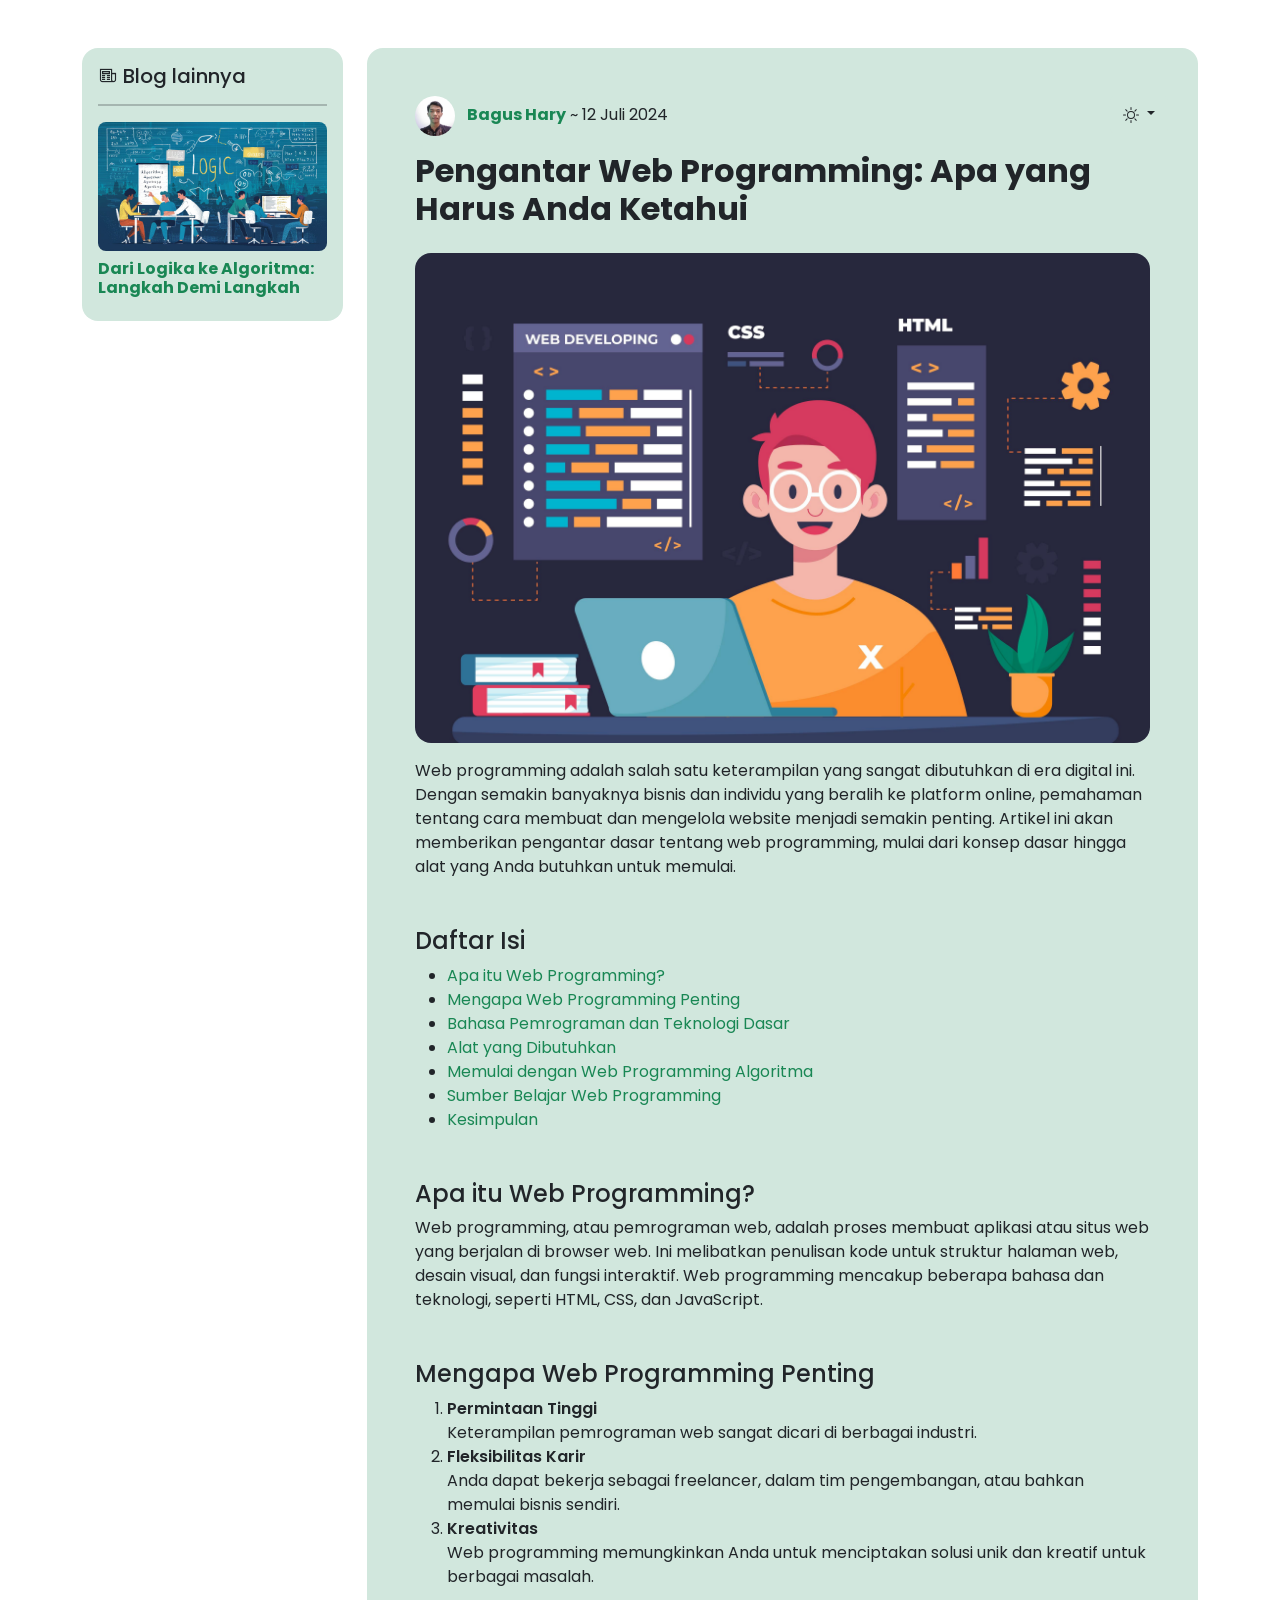
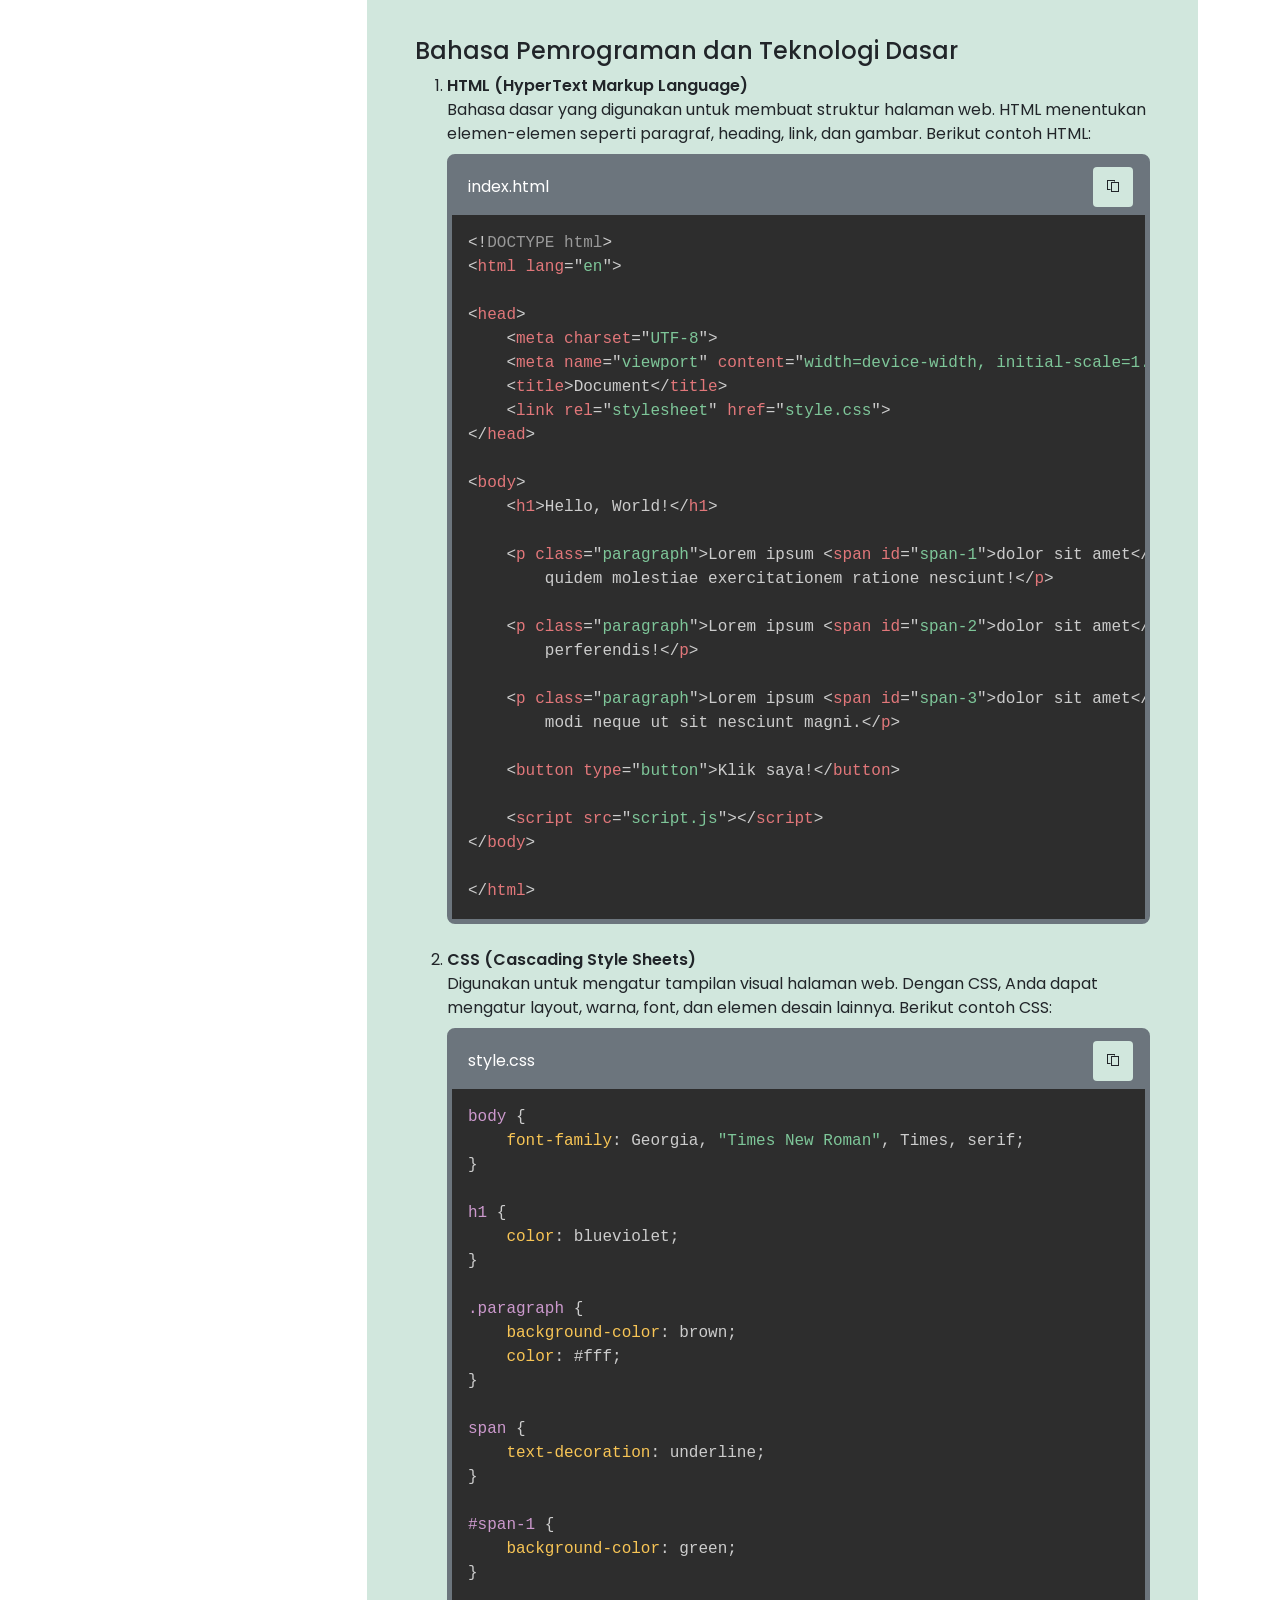
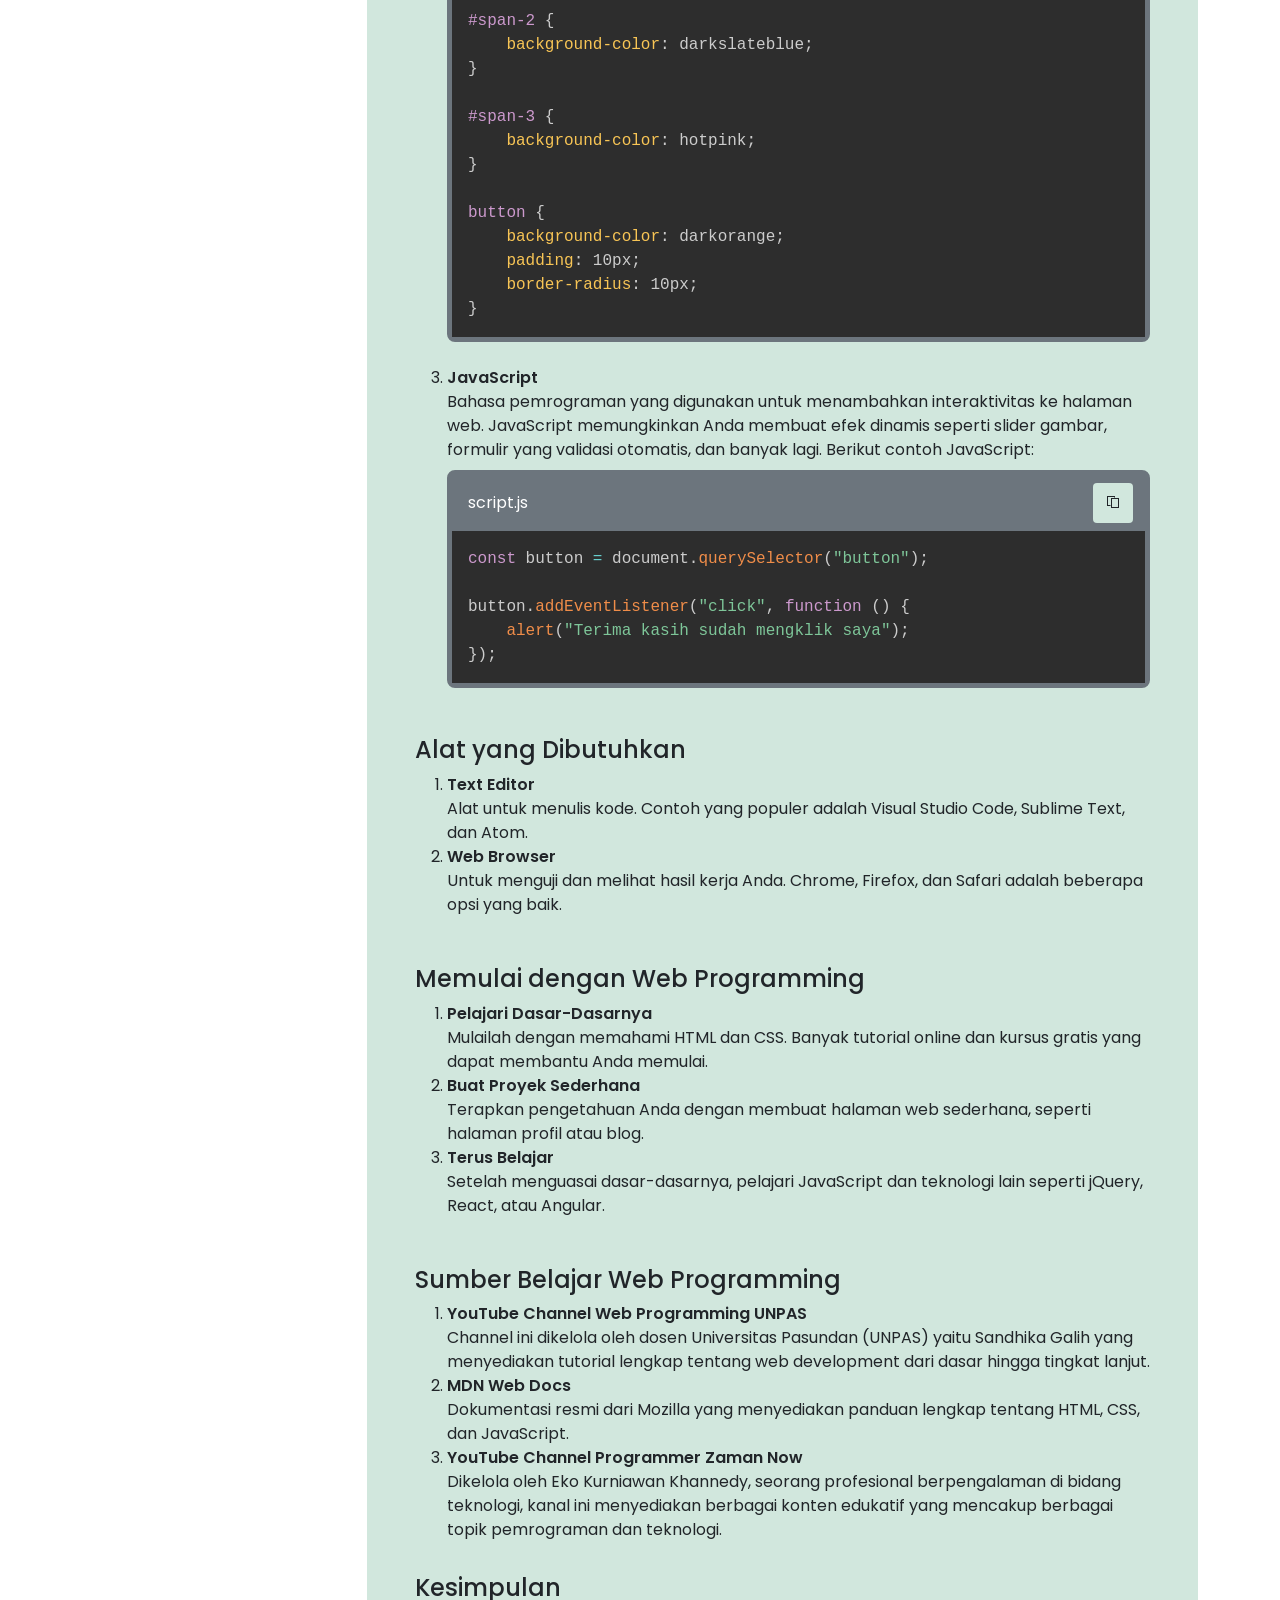
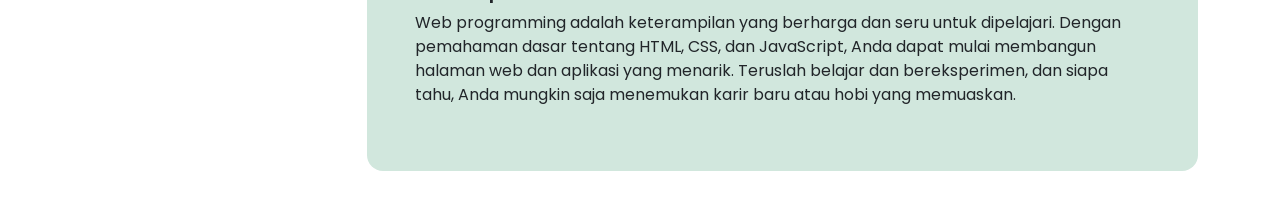
==== blog/introduction_web_programming.html @ 5d099efc "created a blog with the title 'Pengantar Web Programming: Apa yang Harus Anda Ketahui'" ====
<!DOCTYPE html>
<html lang="en">

<head>
    <meta charset="UTF-8">
    <meta name="viewport" content="width=device-width, initial-scale=1.0">
    <title>Pengantar Web Programming: Apa yang Harus Anda Ketahui | Bagus Hary</title>

    <!-- css -->
    <link rel="stylesheet" href="../assets/css/bootstrap.min.css">
    <link rel="stylesheet" href="../assets/css/line-awesome.min.css">
    <link rel="stylesheet" href="../assets/css/blog.css">

    <!-- prism.js -->
    <link rel="stylesheet" href="../assets/css/prism.css">
</head>

<body>

    <!-- svg path -->
    <svg xmlns="http://www.w3.org/2000/svg" class="d-none">
        <symbol id="circle-half" fill="currentColor" viewBox="0 0 16 16">
            <path d="M8 15A7 7 0 1 0 8 1zm0 1A8 8 0 1 1 8 0a8 8 0 0 1 0 16" />
        </symbol>

        <symbol id="moon-stars-fill" fill="currentColor" viewBox="0 0 16 16">
            <path
                d="M6 .278a.77.77 0 0 1 .08.858 7.2 7.2 0 0 0-.878 3.46c0 4.021 3.278 7.277 7.318 7.277q.792-.001 1.533-.16a.79.79 0 0 1 .81.316.73.73 0 0 1-.031.893A8.35 8.35 0 0 1 8.344 16C3.734 16 0 12.286 0 7.71 0 4.266 2.114 1.312 5.124.06A.75.75 0 0 1 6 .278M4.858 1.311A7.27 7.27 0 0 0 1.025 7.71c0 4.02 3.279 7.276 7.319 7.276a7.32 7.32 0 0 0 5.205-2.162q-.506.063-1.029.063c-4.61 0-8.343-3.714-8.343-8.29 0-1.167.242-2.278.681-3.286" />
            <path
                d="M10.794 3.148a.217.217 0 0 1 .412 0l.387 1.162c.173.518.579.924 1.097 1.097l1.162.387a.217.217 0 0 1 0 .412l-1.162.387a1.73 1.73 0 0 0-1.097 1.097l-.387 1.162a.217.217 0 0 1-.412 0l-.387-1.162A1.73 1.73 0 0 0 9.31 6.593l-1.162-.387a.217.217 0 0 1 0-.412l1.162-.387a1.73 1.73 0 0 0 1.097-1.097zM13.863.099a.145.145 0 0 1 .274 0l.258.774c.115.346.386.617.732.732l.774.258a.145.145 0 0 1 0 .274l-.774.258a1.16 1.16 0 0 0-.732.732l-.258.774a.145.145 0 0 1-.274 0l-.258-.774a1.16 1.16 0 0 0-.732-.732l-.774-.258a.145.145 0 0 1 0-.274l.774-.258c.346-.115.617-.386.732-.732z" />
        </symbol>

        <symbol id="sun-fill" fill="currentColor" viewBox="0 0 16 16">
            <path
                d="M8 11a3 3 0 1 1 0-6 3 3 0 0 1 0 6m0 1a4 4 0 1 0 0-8 4 4 0 0 0 0 8M8 0a.5.5 0 0 1 .5.5v2a.5.5 0 0 1-1 0v-2A.5.5 0 0 1 8 0m0 13a.5.5 0 0 1 .5.5v2a.5.5 0 0 1-1 0v-2A.5.5 0 0 1 8 13m8-5a.5.5 0 0 1-.5.5h-2a.5.5 0 0 1 0-1h2a.5.5 0 0 1 .5.5M3 8a.5.5 0 0 1-.5.5h-2a.5.5 0 0 1 0-1h2A.5.5 0 0 1 3 8m10.657-5.657a.5.5 0 0 1 0 .707l-1.414 1.415a.5.5 0 1 1-.707-.708l1.414-1.414a.5.5 0 0 1 .707 0m-9.193 9.193a.5.5 0 0 1 0 .707L3.05 13.657a.5.5 0 0 1-.707-.707l1.414-1.414a.5.5 0 0 1 .707 0m9.193 2.121a.5.5 0 0 1-.707 0l-1.414-1.414a.5.5 0 0 1 .707-.707l1.414 1.414a.5.5 0 0 1 0 .707M4.464 4.465a.5.5 0 0 1-.707 0L2.343 3.05a.5.5 0 1 1 .707-.707l1.414 1.414a.5.5 0 0 1 0 .708" />
        </symbol>
    </svg>
    <!-- end of svg path -->

    <div class="container my-5">
        <div class="row">

            <!-- blog list -->
            <section class="col-lg-3 order-2 order-lg-1">
                <div class="blog-list-wrapper rounded-4 p-4 p-lg-3">
                    <h5 class="mb-3"><i class="las la-newspaper"></i> Blog lainnya</h5>

                    <hr class="border-2">

                    <div class="row gy-4">
                        <div class="col-md-6 col-lg-12">
                            <a href="../blog/logic_algorithm.html" class="mb-3">
                                <img src="../assets/images/logic_algorithm.jpeg"
                                    alt="Dari Logika ke Algoritma: Langkah Demi Langkah"
                                    class="full-width mb-3 mb-lg-2 rounded-3">

                                <h6 class="link-custom">Dari Logika ke Algoritma: Langkah Demi Langkah</h6>
                            </a>
                        </div>
                    </div>
                </div>
            </section>
            <!-- end of blog list -->

            <!-- blog -->
            <section class="col-lg-9 order-1 order-lg-2">
                <div class="blog-wrapper rounded-4 p-lg-5">

                    <!-- theme -->
                    <div class="container">
                        <div class="dropdown px-lg-5" data-aos="fade-right">
                            <button class="btn dropdown-toggle" id="bd-theme" type="button" data-bs-toggle="dropdown"
                                aria-expanded="false">
                                <svg class="bi my-1 theme-icon-active" width="1em" height="1em">
                                    <use href="#circle-half"></use>
                                </svg>
                                <span class="visually-hidden" id="bd-theme-text">Toggle theme</span>
                            </button>

                            <ol class="dropdown-menu dropdown-menu-end" aria-labelledby="bd-theme-text">
                                <li>
                                    <button class="dropdown-item" type="button" data-bs-theme-value="light">
                                        <svg class="bi me-2" width="1em" height="1em">
                                            <use href="#sun-fill"></use>
                                        </svg>
                                        Light
                                    </button>

                                    <button class="dropdown-item" type="button" data-bs-theme-value="dark">
                                        <svg class="bi me-2" width="1em" height="1em">
                                            <use href="#moon-stars-fill"></use>
                                        </svg>
                                        Dark
                                    </button>

                                    <button class="dropdown-item" type="button" data-bs-theme-value="auto">
                                        <svg class="bi me-2" width="1em" height="1em">
                                            <use href="#circle-half"></use>
                                        </svg>
                                        Auto
                                    </button>
                                </li>
                            </ol>
                        </div>
                    </div>
                    <!-- end of theme -->

                    <div>
                        <a href="https://harybagus.github.io" class="me-0">
                            <img src="../assets/images/selfisibagus.jpeg" alt="Bagus Hary" class="rounded-circle me-2"
                                width="40">
                            <span class="link-custom">Bagus Hary</span>
                        </a>

                        <span>~ 12 Juli 2024</span>
                    </div>

                    <h2 class="headline py-3">Pengantar Web Programming: Apa yang Harus Anda Ketahui</h2>

                    <img src="../assets/images/introduction_web_programming.jpg" alt="Logic and Algorithm"
                        class="full-width rounded-4">

                    <p class="opening py-3">Web programming adalah salah satu keterampilan yang sangat dibutuhkan di era
                        digital ini. Dengan semakin banyaknya bisnis dan individu yang beralih ke platform online,
                        pemahaman tentang cara membuat dan mengelola website menjadi semakin penting. Artikel ini akan
                        memberikan pengantar dasar tentang web programming, mulai dari konsep dasar hingga alat yang
                        Anda butuhkan untuk memulai.</p>

                    <div class="table-of-content py-3">
                        <h4>Daftar Isi</h4>
                        <ul>
                            <li><a href="#web-programming">Apa itu Web Programming?</a></li>
                            <li><a href="#important">Mengapa Web Programming Penting</a></li>
                            <li><a href="#programming-language">Bahasa Pemrograman dan Teknologi Dasar</a></li>
                            <li><a href="#tools-required">Alat yang Dibutuhkan</a></li>
                            <li><a href="#start">Memulai dengan Web Programming Algoritma</a></li>
                            <li><a href="#learning-resources">Sumber Belajar Web Programming</a></li>
                            <li><a href="#conclusion">Kesimpulan</a></li>
                        </ul>
                    </div>

                    <div class="py-3" id="web-programming">
                        <h4>Apa itu Web Programming?</h4>

                        <p>Web programming, atau pemrograman web, adalah proses membuat aplikasi atau situs web yang
                            berjalan di browser web. Ini melibatkan penulisan kode untuk struktur halaman web,
                            desain visual, dan fungsi interaktif. Web programming mencakup beberapa bahasa dan
                            teknologi, seperti HTML, CSS, dan JavaScript.</p>
                    </div>

                    <div class="py-3" id="important">
                        <h4>Mengapa Web Programming Penting</h4>

                        <ol>
                            <li><span class="text-bold">Permintaan Tinggi</span><br>Keterampilan pemrograman web
                                sangat dicari di berbagai industri.</li>
                            <li><span class="text-bold">Fleksibilitas Karir</span><br>Anda dapat bekerja sebagai
                                freelancer, dalam tim pengembangan, atau bahkan memulai bisnis sendiri.</li>
                            <li><span class="text-bold">Kreativitas</span><br>Web programming memungkinkan Anda
                                untuk menciptakan solusi unik dan kreatif untuk berbagai masalah.</li>
                        </ol>
                    </div>

                    <div class="py-3" id="programming-language">
                        <h4>Bahasa Pemrograman dan Teknologi Dasar</h4>

                        <ol>
                            <li><span class="text-bold">HTML (HyperText Markup Language)</span>
                                <br>

                                Bahasa dasar yang digunakan untuk membuat struktur halaman web. HTML menentukan
                                elemen-elemen seperti paragraf, heading, link, dan gambar. Berikut contoh HTML:

                                <br>

                                <div class="bg-secondary border border-5 border-secondary rounded-3 mt-2 mb-4">
                                    <div class="row justify-content-between py-2 ps-3 pe-4">
                                        <span class="col-auto py-2 text-white">index.html</span>
                                        <span class="col-auto copy-to-clipboard copy-html py-2 rounded-1">
                                            <i class="las la-copy"></i>
                                        </span>
                                    </div>

                                    <pre class="m-0">
                                        <code class="language-html" id="source-code-html">
                                            &lt;!DOCTYPE html>
                                            &lt;html lang="en">
                                            
                                            &lt;head>
                                                &lt;meta charset="UTF-8">
                                                &lt;meta name="viewport" content="width=device-width, initial-scale=1.0">
                                                &lt;title>Document&lt;/title>
                                                &lt;link rel="stylesheet" href="style.css">
                                            &lt;/head>
                                            
                                            &lt;body>
                                                &lt;h1>Hello, World!&lt;/h1>

                                                &lt;p class="paragraph">Lorem ipsum &lt;span id="span-1">dolor sit amet&lt;/span> consectetur adipisicing elit. Ab laudantium
                                                    quidem molestiae exercitationem ratione nesciunt!&lt;/p>
                                            
                                                &lt;p class="paragraph">Lorem ipsum &lt;span id="span-2">dolor sit amet&lt;/span> consectetur adipisicing elit. Maxime,
                                                    perferendis!&lt;/p>
                                            
                                                &lt;p class="paragraph">Lorem ipsum &lt;span id="span-3">dolor sit amet&lt;/span> consectetur adipisicing elit. Distinctio
                                                    modi neque ut sit nesciunt magni.&lt;/p>

                                                &lt;button type="button">Klik saya!&lt;/button>

                                                &lt;script src="script.js">&lt;/script>
                                            &lt;/body>
                                            
                                            &lt;/html>
                                        </code>
                                    </pre>
                                </div>
                            </li>
                            <li><span class="text-bold">CSS (Cascading Style Sheets)</span>
                                <br>

                                Digunakan untuk mengatur tampilan visual halaman web. Dengan CSS, Anda dapat mengatur
                                layout, warna, font, dan elemen desain lainnya. Berikut contoh CSS:

                                <br>

                                <div class="bg-secondary border border-5 border-secondary rounded-3 mt-2 mb-4">
                                    <div class="row justify-content-between py-2 ps-3 pe-4">
                                        <span class="col-auto py-2 text-white">style.css</span>
                                        <span class="col-auto copy-to-clipboard copy-css py-2 rounded-1">
                                            <i class="las la-copy"></i>
                                        </span>
                                    </div>

                                    <pre class="m-0">
                                        <code class="language-css" id="source-code-css">
                                            body {
                                                font-family: Georgia, "Times New Roman", Times, serif;
                                            }
                                            
                                            h1 {
                                                color: blueviolet;
                                            }
                                            
                                            .paragraph {
                                                background-color: brown;
                                                color: #fff;
                                            }
                                            
                                            span {
                                                text-decoration: underline;
                                            }
                                            
                                            #span-1 {
                                                background-color: green;
                                            }
                                            
                                            #span-2 {
                                                background-color: darkslateblue;
                                            }
                                            
                                            #span-3 {
                                                background-color: hotpink;
                                            }
                                            
                                            button {
                                                background-color: darkorange;
                                                padding: 10px;
                                                border-radius: 10px;
                                            }
                                        </code>
                                    </pre>
                                </div>
                            </li>
                            <li><span class="text-bold">JavaScript</span>
                                <br>

                                Bahasa pemrograman yang digunakan untuk menambahkan interaktivitas ke halaman web.
                                JavaScript memungkinkan Anda membuat efek dinamis seperti slider gambar, formulir yang
                                validasi otomatis, dan banyak lagi. Berikut contoh JavaScript:

                                <br>

                                <div class="bg-secondary border border-5 border-secondary rounded-3 mt-2">
                                    <div class="row justify-content-between py-2 ps-3 pe-4">
                                        <span class="col-auto py-2 text-white">script.js</span>
                                        <span class="col-auto copy-to-clipboard copy-javascript py-2 rounded-1">
                                            <i class="las la-copy"></i>
                                        </span>
                                    </div>

                                    <pre class="m-0">
                                        <code class="language-javascript" id="source-code-javascript">
                                            const button = document.querySelector("button");

                                            button.addEventListener("click", function () {
                                                alert("Terima kasih sudah mengklik saya");
                                            });
                                        </code>
                                    </pre>
                                </div>
                            </li>
                        </ol>
                    </div>

                    <div class="py-3" id="tools-required">
                        <h4>Alat yang Dibutuhkan</h4>

                        <ol>
                            <li><span class="text-bold">Text Editor</span><br>Alat untuk menulis kode. Contoh yang
                                populer adalah Visual Studio Code, Sublime Text, dan Atom.</li>
                            <li><span class="text-bold">Web Browser</span><br>Untuk menguji dan melihat hasil kerja
                                Anda. Chrome, Firefox, dan Safari adalah beberapa opsi yang baik.</li>
                        </ol>
                    </div>

                    <div class="py-3" id="start">
                        <h4>Memulai dengan Web Programming</h4>

                        <ol>
                            <li><span class="text-bold">Pelajari Dasar-Dasarnya</span><br>Mulailah dengan memahami HTML
                                dan CSS. Banyak tutorial online dan kursus gratis yang dapat membantu Anda memulai.</li>
                            <li><span class="text-bold">Buat Proyek Sederhana</span><br>Terapkan pengetahuan Anda dengan
                                membuat halaman web sederhana, seperti halaman profil atau blog.</li>
                            <li><span class="text-bold">Terus Belajar</span><br>Setelah menguasai dasar-dasarnya,
                                pelajari JavaScript dan teknologi lain seperti jQuery, React, atau Angular.</li>
                        </ol>
                    </div>

                    <div class="py-3" id="learning-resources">
                        <h4>Sumber Belajar Web Programming</h4>

                        <ol>
                            <li><span class="text-bold">YouTube Channel Web Programming UNPAS</span><br>Channel ini
                                dikelola oleh dosen Universitas Pasundan (UNPAS) yaitu Sandhika Galih yang menyediakan
                                tutorial lengkap
                                tentang web development dari dasar hingga tingkat lanjut.</li>
                            <li><span class="text-bold">MDN Web Docs</span><br>Dokumentasi resmi dari Mozilla yang
                                menyediakan panduan lengkap tentang HTML, CSS, dan JavaScript.</li>
                            <li><span class="text-bold">YouTube Channel Programmer Zaman Now</span><br>Dikelola oleh Eko
                                Kurniawan Khannedy, seorang profesional berpengalaman di bidang teknologi, kanal ini
                                menyediakan berbagai konten edukatif yang mencakup berbagai topik pemrograman dan
                                teknologi.</li>
                        </ol>
                    </div>

                    <div class="py-3 py-lg-0" id="conclusion">
                        <h4>Kesimpulan</h4>

                        <p>Web programming adalah keterampilan yang berharga dan seru untuk dipelajari. Dengan pemahaman
                            dasar tentang HTML, CSS, dan JavaScript, Anda dapat mulai membangun halaman web dan aplikasi
                            yang menarik. Teruslah belajar dan bereksperimen, dan siapa tahu, Anda mungkin saja
                            menemukan karir baru atau hobi yang memuaskan.</p>
                    </div>

                </div>
            </section>
            <!-- end of blog -->

        </div>
    </div>

    <!-- copy to clipboard -->
    <script>
        const copyHTML = document.querySelector(".copy-html");
        const sourceCodeHTML = document.querySelector("#source-code-html");

        copyHTML.addEventListener("click", function () {
            navigator.clipboard.writeText(sourceCodeHTML.innerText);

            copyHTML.classList.add("active");

            setTimeout(function () {
                copyHTML.classList.remove("active");
            }, 3000);
        });

        const copyCSS = document.querySelector(".copy-css");
        const sourceCodeCSS = document.querySelector("#source-code-css");

        copyCSS.addEventListener("click", function () {
            navigator.clipboard.writeText(sourceCodeCSS.innerText);

            copyCSS.classList.add("active");

            setTimeout(function () {
                copyCSS.classList.remove("active");
            }, 3000);
        });

        const copyJavascript = document.querySelector(".copy-javascript");
        const sourceCodeJavascript = document.querySelector("#source-code-javascript");

        copyJavascript.addEventListener("click", function () {
            navigator.clipboard.writeText(sourceCodeJavascript.innerText);

            copyJavascript.classList.add("active");

            setTimeout(function () {
                copyJavascript.classList.remove("active");
            }, 3000);
        });
    </script>

    <!-- java script -->
    <script src="../assets/js/bootstrap.bundle.min.js"></script>
    <script src="../assets/js/theme.js"></script>
    <script src="../assets/js/blog.js"></script>

    <!-- prism.js -->
    <script src="../assets/js/prism.js"></script>

</body>

</html>
---- assets/css/line-awesome.min.css ----
.la,.lab,.lad,.lal,.lar,.las{-moz-osx-font-smoothing:grayscale;-webkit-font-smoothing:antialiased;display:inline-block;font-style:normal;font-variant:normal;text-rendering:auto;line-height:1}.la-lg{font-size:1.33333em;line-height:.75em;vertical-align:-.0667em}.la-xs{font-size:.75em}.la-sm{font-size:.875em}.la-1x{font-size:1em}.la-2x{font-size:2em}.la-3x{font-size:3em}.la-4x{font-size:4em}.la-5x{font-size:5em}.la-6x{font-size:6em}.la-7x{font-size:7em}.la-8x{font-size:8em}.la-9x{font-size:9em}.la-10x{font-size:10em}.la-fw{text-align:center;width:1.25em}.la-ul{list-style-type:none;margin-left:2.5em;padding-left:0}.la-ul>li{position:relative}.la-li{left:-2em;position:absolute;text-align:center;width:2em;line-height:inherit}.la-border{border:solid .08em #eee;border-radius:.1em;padding:.2em .25em .15em}.la-pull-left{float:left}.la-pull-right{float:right}.la.la-pull-left,.lab.la-pull-left,.lal.la-pull-left,.lar.la-pull-left,.las.la-pull-left{margin-right:.3em}.la.la-pull-right,.lab.la-pull-right,.lal.la-pull-right,.lar.la-pull-right,.las.la-pull-right{margin-left:.3em}.la-spin{-webkit-animation:la-spin 2s infinite linear;animation:la-spin 2s infinite linear}.la-pulse{-webkit-animation:la-spin 1s infinite steps(8);animation:la-spin 1s infinite steps(8)}@-webkit-keyframes la-spin{0%{-webkit-transform:rotate(0);transform:rotate(0)}100%{-webkit-transform:rotate(360deg);transform:rotate(360deg)}}@keyframes la-spin{0%{-webkit-transform:rotate(0);transform:rotate(0)}100%{-webkit-transform:rotate(360deg);transform:rotate(360deg)}}.la-rotate-90{-webkit-transform:rotate(90deg);transform:rotate(90deg)}.la-rotate-180{-webkit-transform:rotate(180deg);transform:rotate(180deg)}.la-rotate-270{-webkit-transform:rotate(270deg);transform:rotate(270deg)}.la-flip-horizontal{-webkit-transform:scale(-1,1);transform:scale(-1,1)}.la-flip-vertical{-webkit-transform:scale(1,-1);transform:scale(1,-1)}.la-flip-both,.la-flip-horizontal.la-flip-vertical{-webkit-transform:scale(-1,-1);transform:scale(-1,-1)}:root .la-flip-both,:root .la-flip-horizontal,:root .la-flip-vertical,:root .la-rotate-180,:root .la-rotate-270,:root .la-rotate-90{-webkit-filter:none;filter:none}.la-stack{display:inline-block;height:2em;line-height:2em;position:relative;vertical-align:middle;width:2.5em}.la-stack-1x,.la-stack-2x{left:0;position:absolute;text-align:center;width:100%}.la-stack-1x{line-height:inherit}.la-stack-2x{font-size:2em}.la-inverse{color:#fff}.la-500px:before{content:"\f26e"}.la-accessible-icon:before{content:"\f368"}.la-accusoft:before{content:"\f369"}.la-acquisitions-incorporated:before{content:"\f6af"}.la-ad:before{content:"\f641"}.la-address-book:before{content:"\f2b9"}.la-address-card:before{content:"\f2bb"}.la-adjust:before{content:"\f042"}.la-adn:before{content:"\f170"}.la-adobe:before{content:"\f778"}.la-adversal:before{content:"\f36a"}.la-affiliatetheme:before{content:"\f36b"}.la-air-freshener:before{content:"\f5d0"}.la-airbnb:before{content:"\f834"}.la-algolia:before{content:"\f36c"}.la-align-center:before{content:"\f037"}.la-align-justify:before{content:"\f039"}.la-align-left:before{content:"\f036"}.la-align-right:before{content:"\f038"}.la-alipay:before{content:"\f642"}.la-allergies:before{content:"\f461"}.la-amazon:before{content:"\f270"}.la-amazon-pay:before{content:"\f42c"}.la-ambulance:before{content:"\f0f9"}.la-american-sign-language-interpreting:before{content:"\f2a3"}.la-amilia:before{content:"\f36d"}.la-anchor:before{content:"\f13d"}.la-android:before{content:"\f17b"}.la-angellist:before{content:"\f209"}.la-angle-double-down:before{content:"\f103"}.la-angle-double-left:before{content:"\f100"}.la-angle-double-right:before{content:"\f101"}.la-angle-double-up:before{content:"\f102"}.la-angle-down:before{content:"\f107"}.la-angle-left:before{content:"\f104"}.la-angle-right:before{content:"\f105"}.la-angle-up:before{content:"\f106"}.la-angry:before{content:"\f556"}.la-angrycreative:before{content:"\f36e"}.la-angular:before{content:"\f420"}.la-ankh:before{content:"\f644"}.la-app-store:before{content:"\f36f"}.la-app-store-ios:before{content:"\f370"}.la-apper:before{content:"\f371"}.la-apple:before{content:"\f179"}.la-apple-alt:before{content:"\f5d1"}.la-apple-pay:before{content:"\f415"}.la-archive:before{content:"\f187"}.la-archway:before{content:"\f557"}.la-arrow-alt-circle-down:before{content:"\f358"}.la-arrow-alt-circle-left:before{content:"\f359"}.la-arrow-alt-circle-right:before{content:"\f35a"}.la-arrow-alt-circle-up:before{content:"\f35b"}.la-arrow-circle-down:before{content:"\f0ab"}.la-arrow-circle-left:before{content:"\f0a8"}.la-arrow-circle-right:before{content:"\f0a9"}.la-arrow-circle-up:before{content:"\f0aa"}.la-arrow-down:before{content:"\f063"}.la-arrow-left:before{content:"\f060"}.la-arrow-right:before{content:"\f061"}.la-arrow-up:before{content:"\f062"}.la-arrows-alt:before{content:"\f0b2"}.la-arrows-alt-h:before{content:"\f337"}.la-arrows-alt-v:before{content:"\f338"}.la-artstation:before{content:"\f77a"}.la-assistive-listening-systems:before{content:"\f2a2"}.la-asterisk:before{content:"\f069"}.la-asymmetrik:before{content:"\f372"}.la-at:before{content:"\f1fa"}.la-atlas:before{content:"\f558"}.la-atlassian:before{content:"\f77b"}.la-atom:before{content:"\f5d2"}.la-audible:before{content:"\f373"}.la-audio-description:before{content:"\f29e"}.la-autoprefixer:before{content:"\f41c"}.la-avianex:before{content:"\f374"}.la-aviato:before{content:"\f421"}.la-award:before{content:"\f559"}.la-aws:before{content:"\f375"}.la-baby:before{content:"\f77c"}.la-baby-carriage:before{content:"\f77d"}.la-backspace:before{content:"\f55a"}.la-backward:before{content:"\f04a"}.la-bacon:before{content:"\f7e5"}.la-balance-scale:before{content:"\f24e"}.la-balance-scale-left:before{content:"\f515"}.la-balance-scale-right:before{content:"\f516"}.la-ban:before{content:"\f05e"}.la-band-aid:before{content:"\f462"}.la-bandcamp:before{content:"\f2d5"}.la-barcode:before{content:"\f02a"}.la-bars:before{content:"\f0c9"}.la-baseball-ball:before{content:"\f433"}.la-basketball-ball:before{content:"\f434"}.la-bath:before{content:"\f2cd"}.la-battery-empty:before{content:"\f244"}.la-battery-full:before{content:"\f240"}.la-battery-half:before{content:"\f242"}.la-battery-quarter:before{content:"\f243"}.la-battery-three-quarters:before{content:"\f241"}.la-battle-net:before{content:"\f835"}.la-bed:before{content:"\f236"}.la-beer:before{content:"\f0fc"}.la-behance:before{content:"\f1b4"}.la-behance-square:before{content:"\f1b5"}.la-bell:before{content:"\f0f3"}.la-bell-slash:before{content:"\f1f6"}.la-bezier-curve:before{content:"\f55b"}.la-bible:before{content:"\f647"}.la-bicycle:before{content:"\f206"}.la-biking:before{content:"\f84a"}.la-bimobject:before{content:"\f378"}.la-binoculars:before{content:"\f1e5"}.la-biohazard:before{content:"\f780"}.la-birthday-cake:before{content:"\f1fd"}.la-bitbucket:before{content:"\f171"}.la-bitcoin:before{content:"\f379"}.la-bity:before{content:"\f37a"}.la-black-tie:before{content:"\f27e"}.la-blackberry:before{content:"\f37b"}.la-blender:before{content:"\f517"}.la-blender-phone:before{content:"\f6b6"}.la-blind:before{content:"\f29d"}.la-blog:before{content:"\f781"}.la-blogger:before{content:"\f37c"}.la-blogger-b:before{content:"\f37d"}.la-bluetooth:before{content:"\f293"}.la-bluetooth-b:before{content:"\f294"}.la-bold:before{content:"\f032"}.la-bolt:before{content:"\f0e7"}.la-bomb:before{content:"\f1e2"}.la-bone:before{content:"\f5d7"}.la-bong:before{content:"\f55c"}.la-book:before{content:"\f02d"}.la-book-dead:before{content:"\f6b7"}.la-book-medical:before{content:"\f7e6"}.la-book-open:before{content:"\f518"}.la-book-reader:before{content:"\f5da"}.la-bookmark:before{content:"\f02e"}.la-bootstrap:before{content:"\f836"}.la-border-all:before{content:"\f84c"}.la-border-none:before{content:"\f850"}.la-border-style:before{content:"\f853"}.la-bowling-ball:before{content:"\f436"}.la-box:before{content:"\f466"}.la-box-open:before{content:"\f49e"}.la-boxes:before{content:"\f468"}.la-braille:before{content:"\f2a1"}.la-brain:before{content:"\f5dc"}.la-bread-slice:before{content:"\f7ec"}.la-briefcase:before{content:"\f0b1"}.la-briefcase-medical:before{content:"\f469"}.la-broadcast-tower:before{content:"\f519"}.la-broom:before{content:"\f51a"}.la-brush:before{content:"\f55d"}.la-btc:before{content:"\f15a"}.la-buffer:before{content:"\f837"}.la-bug:before{content:"\f188"}.la-building:before{content:"\f1ad"}.la-bullhorn:before{content:"\f0a1"}.la-bullseye:before{content:"\f140"}.la-burn:before{content:"\f46a"}.la-buromobelexperte:before{content:"\f37f"}.la-bus:before{content:"\f207"}.la-bus-alt:before{content:"\f55e"}.la-business-time:before{content:"\f64a"}.la-buy-n-large:before{content:"\f8a6"}.la-buysellads:before{content:"\f20d"}.la-calculator:before{content:"\f1ec"}.la-calendar:before{content:"\f133"}.la-calendar-alt:before{content:"\f073"}.la-calendar-check:before{content:"\f274"}.la-calendar-day:before{content:"\f783"}.la-calendar-minus:before{content:"\f272"}.la-calendar-plus:before{content:"\f271"}.la-calendar-times:before{content:"\f273"}.la-calendar-week:before{content:"\f784"}.la-camera:before{content:"\f030"}.la-camera-retro:before{content:"\f083"}.la-campground:before{content:"\f6bb"}.la-canadian-maple-leaf:before{content:"\f785"}.la-candy-cane:before{content:"\f786"}.la-cannabis:before{content:"\f55f"}.la-capsules:before{content:"\f46b"}.la-car:before{content:"\f1b9"}.la-car-alt:before{content:"\f5de"}.la-car-battery:before{content:"\f5df"}.la-car-crash:before{content:"\f5e1"}.la-car-side:before{content:"\f5e4"}.la-caret-down:before{content:"\f0d7"}.la-caret-left:before{content:"\f0d9"}.la-caret-right:before{content:"\f0da"}.la-caret-square-down:before{content:"\f150"}.la-caret-square-left:before{content:"\f191"}.la-caret-square-right:before{content:"\f152"}.la-caret-square-up:before{content:"\f151"}.la-caret-up:before{content:"\f0d8"}.la-carrot:before{content:"\f787"}.la-cart-arrow-down:before{content:"\f218"}.la-cart-plus:before{content:"\f217"}.la-cash-register:before{content:"\f788"}.la-cat:before{content:"\f6be"}.la-cc-amazon-pay:before{content:"\f42d"}.la-cc-amex:before{content:"\f1f3"}.la-cc-apple-pay:before{content:"\f416"}.la-cc-diners-club:before{content:"\f24c"}.la-cc-discover:before{content:"\f1f2"}.la-cc-jcb:before{content:"\f24b"}.la-cc-mastercard:before{content:"\f1f1"}.la-cc-paypal:before{content:"\f1f4"}.la-cc-stripe:before{content:"\f1f5"}.la-cc-visa:before{content:"\f1f0"}.la-centercode:before{content:"\f380"}.la-centos:before{content:"\f789"}.la-certificate:before{content:"\f0a3"}.la-chair:before{content:"\f6c0"}.la-chalkboard:before{content:"\f51b"}.la-chalkboard-teacher:before{content:"\f51c"}.la-charging-station:before{content:"\f5e7"}.la-chart-area:before{content:"\f1fe"}.la-chart-bar:before{content:"\f080"}.la-chart-line:before{content:"\f201"}.la-chart-pie:before{content:"\f200"}.la-check:before{content:"\f00c"}.la-check-circle:before{content:"\f058"}.la-check-double:before{content:"\f560"}.la-check-square:before{content:"\f14a"}.la-cheese:before{content:"\f7ef"}.la-chess:before{content:"\f439"}.la-chess-bishop:before{content:"\f43a"}.la-chess-board:before{content:"\f43c"}.la-chess-king:before{content:"\f43f"}.la-chess-knight:before{content:"\f441"}.la-chess-pawn:before{content:"\f443"}.la-chess-queen:before{content:"\f445"}.la-chess-rook:before{content:"\f447"}.la-chevron-circle-down:before{content:"\f13a"}.la-chevron-circle-left:before{content:"\f137"}.la-chevron-circle-right:before{content:"\f138"}.la-chevron-circle-up:before{content:"\f139"}.la-chevron-down:before{content:"\f078"}.la-chevron-left:before{content:"\f053"}.la-chevron-right:before{content:"\f054"}.la-chevron-up:before{content:"\f077"}.la-child:before{content:"\f1ae"}.la-chrome:before{content:"\f268"}.la-chromecast:before{content:"\f838"}.la-church:before{content:"\f51d"}.la-circle:before{content:"\f111"}.la-circle-notch:before{content:"\f1ce"}.la-city:before{content:"\f64f"}.la-clinic-medical:before{content:"\f7f2"}.la-clipboard:before{content:"\f328"}.la-clipboard-check:before{content:"\f46c"}.la-clipboard-list:before{content:"\f46d"}.la-clock:before{content:"\f017"}.la-clone:before{content:"\f24d"}.la-closed-captioning:before{content:"\f20a"}.la-cloud:before{content:"\f0c2"}.la-cloud-download-alt:before{content:"\f381"}.la-cloud-meatball:before{content:"\f73b"}.la-cloud-moon:before{content:"\f6c3"}.la-cloud-moon-rain:before{content:"\f73c"}.la-cloud-rain:before{content:"\f73d"}.la-cloud-showers-heavy:before{content:"\f740"}.la-cloud-sun:before{content:"\f6c4"}.la-cloud-sun-rain:before{content:"\f743"}.la-cloud-upload-alt:before{content:"\f382"}.la-cloudscale:before{content:"\f383"}.la-cloudsmith:before{content:"\f384"}.la-cloudversify:before{content:"\f385"}.la-cocktail:before{content:"\f561"}.la-code:before{content:"\f121"}.la-code-branch:before{content:"\f126"}.la-codepen:before{content:"\f1cb"}.la-codiepie:before{content:"\f284"}.la-coffee:before{content:"\f0f4"}.la-cog:before{content:"\f013"}.la-cogs:before{content:"\f085"}.la-coins:before{content:"\f51e"}.la-columns:before{content:"\f0db"}.la-comment:before{content:"\f075"}.la-comment-alt:before{content:"\f27a"}.la-comment-dollar:before{content:"\f651"}.la-comment-dots:before{content:"\f4ad"}.la-comment-medical:before{content:"\f7f5"}.la-comment-slash:before{content:"\f4b3"}.la-comments:before{content:"\f086"}.la-comments-dollar:before{content:"\f653"}.la-compact-disc:before{content:"\f51f"}.la-compass:before{content:"\f14e"}.la-compress:before{content:"\f066"}.la-compress-arrows-alt:before{content:"\f78c"}.la-concierge-bell:before{content:"\f562"}.la-confluence:before{content:"\f78d"}.la-connectdevelop:before{content:"\f20e"}.la-contao:before{content:"\f26d"}.la-cookie:before{content:"\f563"}.la-cookie-bite:before{content:"\f564"}.la-copy:before{content:"\f0c5"}.la-copyright:before{content:"\f1f9"}.la-cotton-bureau:before{content:"\f89e"}.la-couch:before{content:"\f4b8"}.la-cpanel:before{content:"\f388"}.la-creative-commons:before{content:"\f25e"}.la-creative-commons-by:before{content:"\f4e7"}.la-creative-commons-nc:before{content:"\f4e8"}.la-creative-commons-nc-eu:before{content:"\f4e9"}.la-creative-commons-nc-jp:before{content:"\f4ea"}.la-creative-commons-nd:before{content:"\f4eb"}.la-creative-commons-pd:before{content:"\f4ec"}.la-creative-commons-pd-alt:before{content:"\f4ed"}.la-creative-commons-remix:before{content:"\f4ee"}.la-creative-commons-sa:before{content:"\f4ef"}.la-creative-commons-sampling:before{content:"\f4f0"}.la-creative-commons-sampling-plus:before{content:"\f4f1"}.la-creative-commons-share:before{content:"\f4f2"}.la-creative-commons-zero:before{content:"\f4f3"}.la-credit-card:before{content:"\f09d"}.la-critical-role:before{content:"\f6c9"}.la-crop:before{content:"\f125"}.la-crop-alt:before{content:"\f565"}.la-cross:before{content:"\f654"}.la-crosshairs:before{content:"\f05b"}.la-crow:before{content:"\f520"}.la-crown:before{content:"\f521"}.la-crutch:before{content:"\f7f7"}.la-css3:before{content:"\f13c"}.la-css3-alt:before{content:"\f38b"}.la-cube:before{content:"\f1b2"}.la-cubes:before{content:"\f1b3"}.la-cut:before{content:"\f0c4"}.la-cuttlefish:before{content:"\f38c"}.la-d-and-d:before{content:"\f38d"}.la-d-and-d-beyond:before{content:"\f6ca"}.la-dashcube:before{content:"\f210"}.la-database:before{content:"\f1c0"}.la-deaf:before{content:"\f2a4"}.la-delicious:before{content:"\f1a5"}.la-democrat:before{content:"\f747"}.la-deploydog:before{content:"\f38e"}.la-deskpro:before{content:"\f38f"}.la-desktop:before{content:"\f108"}.la-dev:before{content:"\f6cc"}.la-deviantart:before{content:"\f1bd"}.la-dharmachakra:before{content:"\f655"}.la-dhl:before{content:"\f790"}.la-diagnoses:before{content:"\f470"}.la-diaspora:before{content:"\f791"}.la-dice:before{content:"\f522"}.la-dice-d20:before{content:"\f6cf"}.la-dice-d6:before{content:"\f6d1"}.la-dice-five:before{content:"\f523"}.la-dice-four:before{content:"\f524"}.la-dice-one:before{content:"\f525"}.la-dice-six:before{content:"\f526"}.la-dice-three:before{content:"\f527"}.la-dice-two:before{content:"\f528"}.la-digg:before{content:"\f1a6"}.la-digital-ocean:before{content:"\f391"}.la-digital-tachograph:before{content:"\f566"}.la-directions:before{content:"\f5eb"}.la-discord:before{content:"\f392"}.la-discourse:before{content:"\f393"}.la-divide:before{content:"\f529"}.la-dizzy:before{content:"\f567"}.la-dna:before{content:"\f471"}.la-dochub:before{content:"\f394"}.la-docker:before{content:"\f395"}.la-dog:before{content:"\f6d3"}.la-dollar-sign:before{content:"\f155"}.la-dolly:before{content:"\f472"}.la-dolly-flatbed:before{content:"\f474"}.la-donate:before{content:"\f4b9"}.la-door-closed:before{content:"\f52a"}.la-door-open:before{content:"\f52b"}.la-dot-circle:before{content:"\f192"}.la-dove:before{content:"\f4ba"}.la-download:before{content:"\f019"}.la-draft2digital:before{content:"\f396"}.la-drafting-compass:before{content:"\f568"}.la-dragon:before{content:"\f6d5"}.la-draw-polygon:before{content:"\f5ee"}.la-dribbble:before{content:"\f17d"}.la-dribbble-square:before{content:"\f397"}.la-dropbox:before{content:"\f16b"}.la-drum:before{content:"\f569"}.la-drum-steelpan:before{content:"\f56a"}.la-drumstick-bite:before{content:"\f6d7"}.la-drupal:before{content:"\f1a9"}.la-dumbbell:before{content:"\f44b"}.la-dumpster:before{content:"\f793"}.la-dumpster-fire:before{content:"\f794"}.la-dungeon:before{content:"\f6d9"}.la-dyalog:before{content:"\f399"}.la-earlybirds:before{content:"\f39a"}.la-ebay:before{content:"\f4f4"}.la-edge:before{content:"\f282"}.la-edit:before{content:"\f044"}.la-egg:before{content:"\f7fb"}.la-eject:before{content:"\f052"}.la-elementor:before{content:"\f430"}.la-ellipsis-h:before{content:"\f141"}.la-ellipsis-v:before{content:"\f142"}.la-ello:before{content:"\f5f1"}.la-ember:before{content:"\f423"}.la-empire:before{content:"\f1d1"}.la-envelope:before{content:"\f0e0"}.la-envelope-open:before{content:"\f2b6"}.la-envelope-open-text:before{content:"\f658"}.la-envelope-square:before{content:"\f199"}.la-envira:before{content:"\f299"}.la-equals:before{content:"\f52c"}.la-eraser:before{content:"\f12d"}.la-erlang:before{content:"\f39d"}.la-ethereum:before{content:"\f42e"}.la-ethernet:before{content:"\f796"}.la-etsy:before{content:"\f2d7"}.la-euro-sign:before{content:"\f153"}.la-evernote:before{content:"\f839"}.la-exchange-alt:before{content:"\f362"}.la-exclamation:before{content:"\f12a"}.la-exclamation-circle:before{content:"\f06a"}.la-exclamation-triangle:before{content:"\f071"}.la-expand:before{content:"\f065"}.la-expand-arrows-alt:before{content:"\f31e"}.la-expeditedssl:before{content:"\f23e"}.la-external-link-alt:before{content:"\f35d"}.la-external-link-square-alt:before{content:"\f360"}.la-eye:before{content:"\f06e"}.la-eye-dropper:before{content:"\f1fb"}.la-eye-slash:before{content:"\f070"}.la-facebook:before{content:"\f09a"}.la-facebook-f:before{content:"\f39e"}.la-facebook-messenger:before{content:"\f39f"}.la-facebook-square:before{content:"\f082"}.la-fan:before{content:"\f863"}.la-fantasy-flight-games:before{content:"\f6dc"}.la-fast-backward:before{content:"\f049"}.la-fast-forward:before{content:"\f050"}.la-fax:before{content:"\f1ac"}.la-feather:before{content:"\f52d"}.la-feather-alt:before{content:"\f56b"}.la-fedex:before{content:"\f797"}.la-fedora:before{content:"\f798"}.la-female:before{content:"\f182"}.la-fighter-jet:before{content:"\f0fb"}.la-figma:before{content:"\f799"}.la-file:before{content:"\f15b"}.la-file-alt:before{content:"\f15c"}.la-file-archive:before{content:"\f1c6"}.la-file-audio:before{content:"\f1c7"}.la-file-code:before{content:"\f1c9"}.la-file-contract:before{content:"\f56c"}.la-file-csv:before{content:"\f6dd"}.la-file-download:before{content:"\f56d"}.la-file-excel:before{content:"\f1c3"}.la-file-export:before{content:"\f56e"}.la-file-image:before{content:"\f1c5"}.la-file-import:before{content:"\f56f"}.la-file-invoice:before{content:"\f570"}.la-file-invoice-dollar:before{content:"\f571"}.la-file-medical:before{content:"\f477"}.la-file-medical-alt:before{content:"\f478"}.la-file-pdf:before{content:"\f1c1"}.la-file-powerpoint:before{content:"\f1c4"}.la-file-prescription:before{content:"\f572"}.la-file-signature:before{content:"\f573"}.la-file-upload:before{content:"\f574"}.la-file-video:before{content:"\f1c8"}.la-file-word:before{content:"\f1c2"}.la-fill:before{content:"\f575"}.la-fill-drip:before{content:"\f576"}.la-film:before{content:"\f008"}.la-filter:before{content:"\f0b0"}.la-fingerprint:before{content:"\f577"}.la-fire:before{content:"\f06d"}.la-fire-alt:before{content:"\f7e4"}.la-fire-extinguisher:before{content:"\f134"}.la-firefox:before{content:"\f269"}.la-first-aid:before{content:"\f479"}.la-first-order:before{content:"\f2b0"}.la-first-order-alt:before{content:"\f50a"}.la-firstdraft:before{content:"\f3a1"}.la-fish:before{content:"\f578"}.la-fist-raised:before{content:"\f6de"}.la-flag:before{content:"\f024"}.la-flag-checkered:before{content:"\f11e"}.la-flag-usa:before{content:"\f74d"}.la-flask:before{content:"\f0c3"}.la-flickr:before{content:"\f16e"}.la-flipboard:before{content:"\f44d"}.la-flushed:before{content:"\f579"}.la-fly:before{content:"\f417"}.la-folder:before{content:"\f07b"}.la-folder-minus:before{content:"\f65d"}.la-folder-open:before{content:"\f07c"}.la-folder-plus:before{content:"\f65e"}.la-font:before{content:"\f031"}.la-font-awesome:before{content:"\f2b4"}.la-font-awesome-alt:before{content:"\f35c"}.la-font-awesome-flag:before{content:"\f425"}.la-font-awesome-logo-full:before{content:"\f4e6"}.la-fonticons:before{content:"\f280"}.la-fonticons-fi:before{content:"\f3a2"}.la-football-ball:before{content:"\f44e"}.la-fort-awesome:before{content:"\f286"}.la-fort-awesome-alt:before{content:"\f3a3"}.la-forumbee:before{content:"\f211"}.la-forward:before{content:"\f04e"}.la-foursquare:before{content:"\f180"}.la-free-code-camp:before{content:"\f2c5"}.la-freebsd:before{content:"\f3a4"}.la-frog:before{content:"\f52e"}.la-frown:before{content:"\f119"}.la-frown-open:before{content:"\f57a"}.la-fulcrum:before{content:"\f50b"}.la-funnel-dollar:before{content:"\f662"}.la-futbol:before{content:"\f1e3"}.la-galactic-republic:before{content:"\f50c"}.la-galactic-senate:before{content:"\f50d"}.la-gamepad:before{content:"\f11b"}.la-gas-pump:before{content:"\f52f"}.la-gavel:before{content:"\f0e3"}.la-gem:before{content:"\f3a5"}.la-genderless:before{content:"\f22d"}.la-get-pocket:before{content:"\f265"}.la-gg:before{content:"\f260"}.la-gg-circle:before{content:"\f261"}.la-ghost:before{content:"\f6e2"}.la-gift:before{content:"\f06b"}.la-gifts:before{content:"\f79c"}.la-git:before{content:"\f1d3"}.la-git-alt:before{content:"\f841"}.la-git-square:before{content:"\f1d2"}.la-github:before{content:"\f09b"}.la-github-alt:before{content:"\f113"}.la-github-square:before{content:"\f092"}.la-gitkraken:before{content:"\f3a6"}.la-gitlab:before{content:"\f296"}.la-gitter:before{content:"\f426"}.la-glass-cheers:before{content:"\f79f"}.la-glass-martini:before{content:"\f000"}.la-glass-martini-alt:before{content:"\f57b"}.la-glass-whiskey:before{content:"\f7a0"}.la-glasses:before{content:"\f530"}.la-glide:before{content:"\f2a5"}.la-glide-g:before{content:"\f2a6"}.la-globe:before{content:"\f0ac"}.la-globe-africa:before{content:"\f57c"}.la-globe-americas:before{content:"\f57d"}.la-globe-asia:before{content:"\f57e"}.la-globe-europe:before{content:"\f7a2"}.la-gofore:before{content:"\f3a7"}.la-golf-ball:before{content:"\f450"}.la-goodreads:before{content:"\f3a8"}.la-goodreads-g:before{content:"\f3a9"}.la-google:before{content:"\f1a0"}.la-google-drive:before{content:"\f3aa"}.la-google-play:before{content:"\f3ab"}.la-google-plus:before{content:"\f2b3"}.la-google-plus-g:before{content:"\f0d5"}.la-google-plus-square:before{content:"\f0d4"}.la-google-wallet:before{content:"\f1ee"}.la-gopuram:before{content:"\f664"}.la-graduation-cap:before{content:"\f19d"}.la-gratipay:before{content:"\f184"}.la-grav:before{content:"\f2d6"}.la-greater-than:before{content:"\f531"}.la-greater-than-equal:before{content:"\f532"}.la-grimace:before{content:"\f57f"}.la-grin:before{content:"\f580"}.la-grin-alt:before{content:"\f581"}.la-grin-beam:before{content:"\f582"}.la-grin-beam-sweat:before{content:"\f583"}.la-grin-hearts:before{content:"\f584"}.la-grin-squint:before{content:"\f585"}.la-grin-squint-tears:before{content:"\f586"}.la-grin-stars:before{content:"\f587"}.la-grin-tears:before{content:"\f588"}.la-grin-tongue:before{content:"\f589"}.la-grin-tongue-squint:before{content:"\f58a"}.la-grin-tongue-wink:before{content:"\f58b"}.la-grin-wink:before{content:"\f58c"}.la-grip-horizontal:before{content:"\f58d"}.la-grip-lines:before{content:"\f7a4"}.la-grip-lines-vertical:before{content:"\f7a5"}.la-grip-vertical:before{content:"\f58e"}.la-gripfire:before{content:"\f3ac"}.la-grunt:before{content:"\f3ad"}.la-guitar:before{content:"\f7a6"}.la-gulp:before{content:"\f3ae"}.la-h-square:before{content:"\f0fd"}.la-hacker-news:before{content:"\f1d4"}.la-hacker-news-square:before{content:"\f3af"}.la-hackerrank:before{content:"\f5f7"}.la-hamburger:before{content:"\f805"}.la-hammer:before{content:"\f6e3"}.la-hamsa:before{content:"\f665"}.la-hand-holding:before{content:"\f4bd"}.la-hand-holding-heart:before{content:"\f4be"}.la-hand-holding-usd:before{content:"\f4c0"}.la-hand-lizard:before{content:"\f258"}.la-hand-middle-finger:before{content:"\f806"}.la-hand-paper:before{content:"\f256"}.la-hand-peace:before{content:"\f25b"}.la-hand-point-down:before{content:"\f0a7"}.la-hand-point-left:before{content:"\f0a5"}.la-hand-point-right:before{content:"\f0a4"}.la-hand-point-up:before{content:"\f0a6"}.la-hand-pointer:before{content:"\f25a"}.la-hand-rock:before{content:"\f255"}.la-hand-scissors:before{content:"\f257"}.la-hand-spock:before{content:"\f259"}.la-hands:before{content:"\f4c2"}.la-hands-helping:before{content:"\f4c4"}.la-handshake:before{content:"\f2b5"}.la-hanukiah:before{content:"\f6e6"}.la-hard-hat:before{content:"\f807"}.la-hashtag:before{content:"\f292"}.la-hat-cowboy:before{content:"\f8c0"}.la-hat-cowboy-side:before{content:"\f8c1"}.la-hat-wizard:before{content:"\f6e8"}.la-haykal:before{content:"\f666"}.la-hdd:before{content:"\f0a0"}.la-heading:before{content:"\f1dc"}.la-headphones:before{content:"\f025"}.la-headphones-alt:before{content:"\f58f"}.la-headset:before{content:"\f590"}.la-heart:before{content:"\f004"}.la-heart-broken:before{content:"\f7a9"}.la-heartbeat:before{content:"\f21e"}.la-helicopter:before{content:"\f533"}.la-highlighter:before{content:"\f591"}.la-hiking:before{content:"\f6ec"}.la-hippo:before{content:"\f6ed"}.la-hips:before{content:"\f452"}.la-hire-a-helper:before{content:"\f3b0"}.la-history:before{content:"\f1da"}.la-hockey-puck:before{content:"\f453"}.la-holly-berry:before{content:"\f7aa"}.la-home:before{content:"\f015"}.la-hooli:before{content:"\f427"}.la-hornbill:before{content:"\f592"}.la-horse:before{content:"\f6f0"}.la-horse-head:before{content:"\f7ab"}.la-hospital:before{content:"\f0f8"}.la-hospital-alt:before{content:"\f47d"}.la-hospital-symbol:before{content:"\f47e"}.la-hot-tub:before{content:"\f593"}.la-hotdog:before{content:"\f80f"}.la-hotel:before{content:"\f594"}.la-hotjar:before{content:"\f3b1"}.la-hourglass:before{content:"\f254"}.la-hourglass-end:before{content:"\f253"}.la-hourglass-half:before{content:"\f252"}.la-hourglass-start:before{content:"\f251"}.la-house-damage:before{content:"\f6f1"}.la-houzz:before{content:"\f27c"}.la-hryvnia:before{content:"\f6f2"}.la-html5:before{content:"\f13b"}.la-hubspot:before{content:"\f3b2"}.la-i-cursor:before{content:"\f246"}.la-ice-cream:before{content:"\f810"}.la-icicles:before{content:"\f7ad"}.la-icons:before{content:"\f86d"}.la-id-badge:before{content:"\f2c1"}.la-id-card:before{content:"\f2c2"}.la-id-card-alt:before{content:"\f47f"}.la-igloo:before{content:"\f7ae"}.la-image:before{content:"\f03e"}.la-images:before{content:"\f302"}.la-imdb:before{content:"\f2d8"}.la-inbox:before{content:"\f01c"}.la-indent:before{content:"\f03c"}.la-industry:before{content:"\f275"}.la-infinity:before{content:"\f534"}.la-info:before{content:"\f129"}.la-info-circle:before{content:"\f05a"}.la-instagram:before{content:"\f16d"}.la-intercom:before{content:"\f7af"}.la-internet-explorer:before{content:"\f26b"}.la-invision:before{content:"\f7b0"}.la-ioxhost:before{content:"\f208"}.la-italic:before{content:"\f033"}.la-itch-io:before{content:"\f83a"}.la-itunes:before{content:"\f3b4"}.la-itunes-note:before{content:"\f3b5"}.la-java:before{content:"\f4e4"}.la-jedi:before{content:"\f669"}.la-jedi-order:before{content:"\f50e"}.la-jenkins:before{content:"\f3b6"}.la-jira:before{content:"\f7b1"}.la-joget:before{content:"\f3b7"}.la-joint:before{content:"\f595"}.la-joomla:before{content:"\f1aa"}.la-journal-whills:before{content:"\f66a"}.la-js:before{content:"\f3b8"}.la-js-square:before{content:"\f3b9"}.la-jsfiddle:before{content:"\f1cc"}.la-kaaba:before{content:"\f66b"}.la-kaggle:before{content:"\f5fa"}.la-key:before{content:"\f084"}.la-keybase:before{content:"\f4f5"}.la-keyboard:before{content:"\f11c"}.la-keycdn:before{content:"\f3ba"}.la-khanda:before{content:"\f66d"}.la-kickstarter:before{content:"\f3bb"}.la-kickstarter-k:before{content:"\f3bc"}.la-kiss:before{content:"\f596"}.la-kiss-beam:before{content:"\f597"}.la-kiss-wink-heart:before{content:"\f598"}.la-kiwi-bird:before{content:"\f535"}.la-korvue:before{content:"\f42f"}.la-landmark:before{content:"\f66f"}.la-language:before{content:"\f1ab"}.la-laptop:before{content:"\f109"}.la-laptop-code:before{content:"\f5fc"}.la-laptop-medical:before{content:"\f812"}.la-laravel:before{content:"\f3bd"}.la-lastfm:before{content:"\f202"}.la-lastfm-square:before{content:"\f203"}.la-laugh:before{content:"\f599"}.la-laugh-beam:before{content:"\f59a"}.la-laugh-squint:before{content:"\f59b"}.la-laugh-wink:before{content:"\f59c"}.la-layer-group:before{content:"\f5fd"}.la-leaf:before{content:"\f06c"}.la-leanpub:before{content:"\f212"}.la-lemon:before{content:"\f094"}.la-less:before{content:"\f41d"}.la-less-than:before{content:"\f536"}.la-less-than-equal:before{content:"\f537"}.la-level-down-alt:before{content:"\f3be"}.la-level-up-alt:before{content:"\f3bf"}.la-life-ring:before{content:"\f1cd"}.la-lightbulb:before{content:"\f0eb"}.la-line:before{content:"\f3c0"}.la-link:before{content:"\f0c1"}.la-linkedin:before{content:"\f08c"}.la-linkedin-in:before{content:"\f0e1"}.la-linode:before{content:"\f2b8"}.la-linux:before{content:"\f17c"}.la-lira-sign:before{content:"\f195"}.la-list:before{content:"\f03a"}.la-list-alt:before{content:"\f022"}.la-list-ol:before{content:"\f0cb"}.la-list-ul:before{content:"\f0ca"}.la-location-arrow:before{content:"\f124"}.la-lock:before{content:"\f023"}.la-lock-open:before{content:"\f3c1"}.la-long-arrow-alt-down:before{content:"\f309"}.la-long-arrow-alt-left:before{content:"\f30a"}.la-long-arrow-alt-right:before{content:"\f30b"}.la-long-arrow-alt-up:before{content:"\f30c"}.la-low-vision:before{content:"\f2a8"}.la-luggage-cart:before{content:"\f59d"}.la-lyft:before{content:"\f3c3"}.la-magento:before{content:"\f3c4"}.la-magic:before{content:"\f0d0"}.la-magnet:before{content:"\f076"}.la-mail-bulk:before{content:"\f674"}.la-mailchimp:before{content:"\f59e"}.la-male:before{content:"\f183"}.la-mandalorian:before{content:"\f50f"}.la-map:before{content:"\f279"}.la-map-marked:before{content:"\f59f"}.la-map-marked-alt:before{content:"\f5a0"}.la-map-marker:before{content:"\f041"}.la-map-marker-alt:before{content:"\f3c5"}.la-map-pin:before{content:"\f276"}.la-map-signs:before{content:"\f277"}.la-markdown:before{content:"\f60f"}.la-marker:before{content:"\f5a1"}.la-mars:before{content:"\f222"}.la-mars-double:before{content:"\f227"}.la-mars-stroke:before{content:"\f229"}.la-mars-stroke-h:before{content:"\f22b"}.la-mars-stroke-v:before{content:"\f22a"}.la-mask:before{content:"\f6fa"}.la-mastodon:before{content:"\f4f6"}.la-maxcdn:before{content:"\f136"}.la-mdb:before{content:"\f8ca"}.la-medal:before{content:"\f5a2"}.la-medapps:before{content:"\f3c6"}.la-medium:before{content:"\f23a"}.la-medium-m:before{content:"\f3c7"}.la-medkit:before{content:"\f0fa"}.la-medrt:before{content:"\f3c8"}.la-meetup:before{content:"\f2e0"}.la-megaport:before{content:"\f5a3"}.la-meh:before{content:"\f11a"}.la-meh-blank:before{content:"\f5a4"}.la-meh-rolling-eyes:before{content:"\f5a5"}.la-memory:before{content:"\f538"}.la-mendeley:before{content:"\f7b3"}.la-menorah:before{content:"\f676"}.la-mercury:before{content:"\f223"}.la-meteor:before{content:"\f753"}.la-microchip:before{content:"\f2db"}.la-microphone:before{content:"\f130"}.la-microphone-alt:before{content:"\f3c9"}.la-microphone-alt-slash:before{content:"\f539"}.la-microphone-slash:before{content:"\f131"}.la-microscope:before{content:"\f610"}.la-microsoft:before{content:"\f3ca"}.la-minus:before{content:"\f068"}.la-minus-circle:before{content:"\f056"}.la-minus-square:before{content:"\f146"}.la-mitten:before{content:"\f7b5"}.la-mix:before{content:"\f3cb"}.la-mixcloud:before{content:"\f289"}.la-mizuni:before{content:"\f3cc"}.la-mobile:before{content:"\f10b"}.la-mobile-alt:before{content:"\f3cd"}.la-modx:before{content:"\f285"}.la-monero:before{content:"\f3d0"}.la-money-bill:before{content:"\f0d6"}.la-money-bill-alt:before{content:"\f3d1"}.la-money-bill-wave:before{content:"\f53a"}.la-money-bill-wave-alt:before{content:"\f53b"}.la-money-check:before{content:"\f53c"}.la-money-check-alt:before{content:"\f53d"}.la-monument:before{content:"\f5a6"}.la-moon:before{content:"\f186"}.la-mortar-pestle:before{content:"\f5a7"}.la-mosque:before{content:"\f678"}.la-motorcycle:before{content:"\f21c"}.la-mountain:before{content:"\f6fc"}.la-mouse:before{content:"\f8cc"}.la-mouse-pointer:before{content:"\f245"}.la-mug-hot:before{content:"\f7b6"}.la-music:before{content:"\f001"}.la-napster:before{content:"\f3d2"}.la-neos:before{content:"\f612"}.la-network-wired:before{content:"\f6ff"}.la-neuter:before{content:"\f22c"}.la-newspaper:before{content:"\f1ea"}.la-nimblr:before{content:"\f5a8"}.la-node:before{content:"\f419"}.la-node-js:before{content:"\f3d3"}.la-not-equal:before{content:"\f53e"}.la-notes-medical:before{content:"\f481"}.la-npm:before{content:"\f3d4"}.la-ns8:before{content:"\f3d5"}.la-nutritionix:before{content:"\f3d6"}.la-object-group:before{content:"\f247"}.la-object-ungroup:before{content:"\f248"}.la-odnoklassniki:before{content:"\f263"}.la-odnoklassniki-square:before{content:"\f264"}.la-oil-can:before{content:"\f613"}.la-old-republic:before{content:"\f510"}.la-om:before{content:"\f679"}.la-opencart:before{content:"\f23d"}.la-openid:before{content:"\f19b"}.la-opera:before{content:"\f26a"}.la-optin-monster:before{content:"\f23c"}.la-orcid:before{content:"\f8d2"}.la-osi:before{content:"\f41a"}.la-otter:before{content:"\f700"}.la-outdent:before{content:"\f03b"}.la-page4:before{content:"\f3d7"}.la-pagelines:before{content:"\f18c"}.la-pager:before{content:"\f815"}.la-paint-brush:before{content:"\f1fc"}.la-paint-roller:before{content:"\f5aa"}.la-palette:before{content:"\f53f"}.la-palfed:before{content:"\f3d8"}.la-pallet:before{content:"\f482"}.la-paper-plane:before{content:"\f1d8"}.la-paperclip:before{content:"\f0c6"}.la-parachute-box:before{content:"\f4cd"}.la-paragraph:before{content:"\f1dd"}.la-parking:before{content:"\f540"}.la-passport:before{content:"\f5ab"}.la-pastafarianism:before{content:"\f67b"}.la-paste:before{content:"\f0ea"}.la-patreon:before{content:"\f3d9"}.la-pause:before{content:"\f04c"}.la-pause-circle:before{content:"\f28b"}.la-paw:before{content:"\f1b0"}.la-paypal:before{content:"\f1ed"}.la-peace:before{content:"\f67c"}.la-pen:before{content:"\f304"}.la-pen-alt:before{content:"\f305"}.la-pen-fancy:before{content:"\f5ac"}.la-pen-nib:before{content:"\f5ad"}.la-pen-square:before{content:"\f14b"}.la-pencil-alt:before{content:"\f303"}.la-pencil-ruler:before{content:"\f5ae"}.la-penny-arcade:before{content:"\f704"}.la-people-carry:before{content:"\f4ce"}.la-pepper-hot:before{content:"\f816"}.la-percent:before{content:"\f295"}.la-percentage:before{content:"\f541"}.la-periscope:before{content:"\f3da"}.la-person-booth:before{content:"\f756"}.la-phabricator:before{content:"\f3db"}.la-phoenix-framework:before{content:"\f3dc"}.la-phoenix-squadron:before{content:"\f511"}.la-phone:before{content:"\f095"}.la-phone-alt:before{content:"\f879"}.la-phone-slash:before{content:"\f3dd"}.la-phone-square:before{content:"\f098"}.la-phone-square-alt:before{content:"\f87b"}.la-phone-volume:before{content:"\f2a0"}.la-photo-video:before{content:"\f87c"}.la-php:before{content:"\f457"}.la-pied-piper:before{content:"\f2ae"}.la-pied-piper-alt:before{content:"\f1a8"}.la-pied-piper-hat:before{content:"\f4e5"}.la-pied-piper-pp:before{content:"\f1a7"}.la-piggy-bank:before{content:"\f4d3"}.la-pills:before{content:"\f484"}.la-pinterest:before{content:"\f0d2"}.la-pinterest-p:before{content:"\f231"}.la-pinterest-square:before{content:"\f0d3"}.la-pizza-slice:before{content:"\f818"}.la-place-of-worship:before{content:"\f67f"}.la-plane:before{content:"\f072"}.la-plane-arrival:before{content:"\f5af"}.la-plane-departure:before{content:"\f5b0"}.la-play:before{content:"\f04b"}.la-play-circle:before{content:"\f144"}.la-playstation:before{content:"\f3df"}.la-plug:before{content:"\f1e6"}.la-plus:before{content:"\f067"}.la-plus-circle:before{content:"\f055"}.la-plus-square:before{content:"\f0fe"}.la-podcast:before{content:"\f2ce"}.la-poll:before{content:"\f681"}.la-poll-h:before{content:"\f682"}.la-poo:before{content:"\f2fe"}.la-poo-storm:before{content:"\f75a"}.la-poop:before{content:"\f619"}.la-portrait:before{content:"\f3e0"}.la-pound-sign:before{content:"\f154"}.la-power-off:before{content:"\f011"}.la-pray:before{content:"\f683"}.la-praying-hands:before{content:"\f684"}.la-prescription:before{content:"\f5b1"}.la-prescription-bottle:before{content:"\f485"}.la-prescription-bottle-alt:before{content:"\f486"}.la-print:before{content:"\f02f"}.la-procedures:before{content:"\f487"}.la-product-hunt:before{content:"\f288"}.la-project-diagram:before{content:"\f542"}.la-pushed:before{content:"\f3e1"}.la-puzzle-piece:before{content:"\f12e"}.la-python:before{content:"\f3e2"}.la-qq:before{content:"\f1d6"}.la-qrcode:before{content:"\f029"}.la-question:before{content:"\f128"}.la-question-circle:before{content:"\f059"}.la-quidditch:before{content:"\f458"}.la-quinscape:before{content:"\f459"}.la-quora:before{content:"\f2c4"}.la-quote-left:before{content:"\f10d"}.la-quote-right:before{content:"\f10e"}.la-quran:before{content:"\f687"}.la-r-project:before{content:"\f4f7"}.la-radiation:before{content:"\f7b9"}.la-radiation-alt:before{content:"\f7ba"}.la-rainbow:before{content:"\f75b"}.la-random:before{content:"\f074"}.la-raspberry-pi:before{content:"\f7bb"}.la-ravelry:before{content:"\f2d9"}.la-react:before{content:"\f41b"}.la-reacteurope:before{content:"\f75d"}.la-readme:before{content:"\f4d5"}.la-rebel:before{content:"\f1d0"}.la-receipt:before{content:"\f543"}.la-record-vinyl:before{content:"\f8d9"}.la-recycle:before{content:"\f1b8"}.la-red-river:before{content:"\f3e3"}.la-reddit:before{content:"\f1a1"}.la-reddit-alien:before{content:"\f281"}.la-reddit-square:before{content:"\f1a2"}.la-redhat:before{content:"\f7bc"}.la-redo:before{content:"\f01e"}.la-redo-alt:before{content:"\f2f9"}.la-registered:before{content:"\f25d"}.la-remove-format:before{content:"\f87d"}.la-renren:before{content:"\f18b"}.la-reply:before{content:"\f3e5"}.la-reply-all:before{content:"\f122"}.la-replyd:before{content:"\f3e6"}.la-republican:before{content:"\f75e"}.la-researchgate:before{content:"\f4f8"}.la-resolving:before{content:"\f3e7"}.la-restroom:before{content:"\f7bd"}.la-retweet:before{content:"\f079"}.la-rev:before{content:"\f5b2"}.la-ribbon:before{content:"\f4d6"}.la-ring:before{content:"\f70b"}.la-road:before{content:"\f018"}.la-robot:before{content:"\f544"}.la-rocket:before{content:"\f135"}.la-rocketchat:before{content:"\f3e8"}.la-rockrms:before{content:"\f3e9"}.la-route:before{content:"\f4d7"}.la-rss:before{content:"\f09e"}.la-rss-square:before{content:"\f143"}.la-ruble-sign:before{content:"\f158"}.la-ruler:before{content:"\f545"}.la-ruler-combined:before{content:"\f546"}.la-ruler-horizontal:before{content:"\f547"}.la-ruler-vertical:before{content:"\f548"}.la-running:before{content:"\f70c"}.la-rupee-sign:before{content:"\f156"}.la-sad-cry:before{content:"\f5b3"}.la-sad-tear:before{content:"\f5b4"}.la-safari:before{content:"\f267"}.la-salesforce:before{content:"\f83b"}.la-sass:before{content:"\f41e"}.la-satellite:before{content:"\f7bf"}.la-satellite-dish:before{content:"\f7c0"}.la-save:before{content:"\f0c7"}.la-schlix:before{content:"\f3ea"}.la-school:before{content:"\f549"}.la-screwdriver:before{content:"\f54a"}.la-scribd:before{content:"\f28a"}.la-scroll:before{content:"\f70e"}.la-sd-card:before{content:"\f7c2"}.la-search:before{content:"\f002"}.la-search-dollar:before{content:"\f688"}.la-search-location:before{content:"\f689"}.la-search-minus:before{content:"\f010"}.la-search-plus:before{content:"\f00e"}.la-searchengin:before{content:"\f3eb"}.la-seedling:before{content:"\f4d8"}.la-sellcast:before{content:"\f2da"}.la-sellsy:before{content:"\f213"}.la-server:before{content:"\f233"}.la-servicestack:before{content:"\f3ec"}.la-shapes:before{content:"\f61f"}.la-share:before{content:"\f064"}.la-share-alt:before{content:"\f1e0"}.la-share-alt-square:before{content:"\f1e1"}.la-share-square:before{content:"\f14d"}.la-shekel-sign:before{content:"\f20b"}.la-shield-alt:before{content:"\f3ed"}.la-ship:before{content:"\f21a"}.la-shipping-fast:before{content:"\f48b"}.la-shirtsinbulk:before{content:"\f214"}.la-shoe-prints:before{content:"\f54b"}.la-shopping-bag:before{content:"\f290"}.la-shopping-basket:before{content:"\f291"}.la-shopping-cart:before{content:"\f07a"}.la-shopware:before{content:"\f5b5"}.la-shower:before{content:"\f2cc"}.la-shuttle-van:before{content:"\f5b6"}.la-sign:before{content:"\f4d9"}.la-sign-in-alt:before{content:"\f2f6"}.la-sign-language:before{content:"\f2a7"}.la-sign-out-alt:before{content:"\f2f5"}.la-signal:before{content:"\f012"}.la-signature:before{content:"\f5b7"}.la-sim-card:before{content:"\f7c4"}.la-simplybuilt:before{content:"\f215"}.la-sistrix:before{content:"\f3ee"}.la-sitemap:before{content:"\f0e8"}.la-sith:before{content:"\f512"}.la-skating:before{content:"\f7c5"}.la-sketch:before{content:"\f7c6"}.la-skiing:before{content:"\f7c9"}.la-skiing-nordic:before{content:"\f7ca"}.la-skull:before{content:"\f54c"}.la-skull-crossbones:before{content:"\f714"}.la-skyatlas:before{content:"\f216"}.la-skype:before{content:"\f17e"}.la-slack:before{content:"\f198"}.la-slack-hash:before{content:"\f3ef"}.la-slash:before{content:"\f715"}.la-sleigh:before{content:"\f7cc"}.la-sliders-h:before{content:"\f1de"}.la-slideshare:before{content:"\f1e7"}.la-smile:before{content:"\f118"}.la-smile-beam:before{content:"\f5b8"}.la-smile-wink:before{content:"\f4da"}.la-smog:before{content:"\f75f"}.la-smoking:before{content:"\f48d"}.la-smoking-ban:before{content:"\f54d"}.la-sms:before{content:"\f7cd"}.la-snapchat:before{content:"\f2ab"}.la-snapchat-ghost:before{content:"\f2ac"}.la-snapchat-square:before{content:"\f2ad"}.la-snowboarding:before{content:"\f7ce"}.la-snowflake:before{content:"\f2dc"}.la-snowman:before{content:"\f7d0"}.la-snowplow:before{content:"\f7d2"}.la-socks:before{content:"\f696"}.la-solar-panel:before{content:"\f5ba"}.la-sort:before{content:"\f0dc"}.la-sort-alpha-down:before{content:"\f15d"}.la-sort-alpha-down-alt:before{content:"\f881"}.la-sort-alpha-up:before{content:"\f15e"}.la-sort-alpha-up-alt:before{content:"\f882"}.la-sort-amount-down:before{content:"\f160"}.la-sort-amount-down-alt:before{content:"\f884"}.la-sort-amount-up:before{content:"\f161"}.la-sort-amount-up-alt:before{content:"\f885"}.la-sort-down:before{content:"\f0dd"}.la-sort-numeric-down:before{content:"\f162"}.la-sort-numeric-down-alt:before{content:"\f886"}.la-sort-numeric-up:before{content:"\f163"}.la-sort-numeric-up-alt:before{content:"\f887"}.la-sort-up:before{content:"\f0de"}.la-soundcloud:before{content:"\f1be"}.la-sourcetree:before{content:"\f7d3"}.la-spa:before{content:"\f5bb"}.la-space-shuttle:before{content:"\f197"}.la-speakap:before{content:"\f3f3"}.la-speaker-deck:before{content:"\f83c"}.la-spell-check:before{content:"\f891"}.la-spider:before{content:"\f717"}.la-spinner:before{content:"\f110"}.la-splotch:before{content:"\f5bc"}.la-spotify:before{content:"\f1bc"}.la-spray-can:before{content:"\f5bd"}.la-square:before{content:"\f0c8"}.la-square-full:before{content:"\f45c"}.la-square-root-alt:before{content:"\f698"}.la-squarespace:before{content:"\f5be"}.la-stack-exchange:before{content:"\f18d"}.la-stack-overflow:before{content:"\f16c"}.la-stackpath:before{content:"\f842"}.la-stamp:before{content:"\f5bf"}.la-star:before{content:"\f005"}.la-star-and-crescent:before{content:"\f699"}.la-star-half:before{content:"\f089"}.la-star-half-alt:before{content:"\f5c0"}.la-star-of-david:before{content:"\f69a"}.la-star-of-life:before{content:"\f621"}.la-staylinked:before{content:"\f3f5"}.la-steam:before{content:"\f1b6"}.la-steam-square:before{content:"\f1b7"}.la-steam-symbol:before{content:"\f3f6"}.la-step-backward:before{content:"\f048"}.la-step-forward:before{content:"\f051"}.la-stethoscope:before{content:"\f0f1"}.la-sticker-mule:before{content:"\f3f7"}.la-sticky-note:before{content:"\f249"}.la-stop:before{content:"\f04d"}.la-stop-circle:before{content:"\f28d"}.la-stopwatch:before{content:"\f2f2"}.la-store:before{content:"\f54e"}.la-store-alt:before{content:"\f54f"}.la-strava:before{content:"\f428"}.la-stream:before{content:"\f550"}.la-street-view:before{content:"\f21d"}.la-strikethrough:before{content:"\f0cc"}.la-stripe:before{content:"\f429"}.la-stripe-s:before{content:"\f42a"}.la-stroopwafel:before{content:"\f551"}.la-studiovinari:before{content:"\f3f8"}.la-stumbleupon:before{content:"\f1a4"}.la-stumbleupon-circle:before{content:"\f1a3"}.la-subscript:before{content:"\f12c"}.la-subway:before{content:"\f239"}.la-suitcase:before{content:"\f0f2"}.la-suitcase-rolling:before{content:"\f5c1"}.la-sun:before{content:"\f185"}.la-superpowers:before{content:"\f2dd"}.la-superscript:before{content:"\f12b"}.la-supple:before{content:"\f3f9"}.la-surprise:before{content:"\f5c2"}.la-suse:before{content:"\f7d6"}.la-swatchbook:before{content:"\f5c3"}.la-swift:before{content:"\f8e1"}.la-swimmer:before{content:"\f5c4"}.la-swimming-pool:before{content:"\f5c5"}.la-symfony:before{content:"\f83d"}.la-synagogue:before{content:"\f69b"}.la-sync:before{content:"\f021"}.la-sync-alt:before{content:"\f2f1"}.la-syringe:before{content:"\f48e"}.la-table:before{content:"\f0ce"}.la-table-tennis:before{content:"\f45d"}.la-tablet:before{content:"\f10a"}.la-tablet-alt:before{content:"\f3fa"}.la-tablets:before{content:"\f490"}.la-tachometer-alt:before{content:"\f3fd"}.la-tag:before{content:"\f02b"}.la-tags:before{content:"\f02c"}.la-tape:before{content:"\f4db"}.la-tasks:before{content:"\f0ae"}.la-taxi:before{content:"\f1ba"}.la-teamspeak:before{content:"\f4f9"}.la-teeth:before{content:"\f62e"}.la-teeth-open:before{content:"\f62f"}.la-telegram:before{content:"\f2c6"}.la-telegram-plane:before{content:"\f3fe"}.la-temperature-high:before{content:"\f769"}.la-temperature-low:before{content:"\f76b"}.la-tencent-weibo:before{content:"\f1d5"}.la-tenge:before{content:"\f7d7"}.la-terminal:before{content:"\f120"}.la-text-height:before{content:"\f034"}.la-text-width:before{content:"\f035"}.la-th:before{content:"\f00a"}.la-th-large:before{content:"\f009"}.la-th-list:before{content:"\f00b"}.la-the-red-yeti:before{content:"\f69d"}.la-theater-masks:before{content:"\f630"}.la-themeco:before{content:"\f5c6"}.la-themeisle:before{content:"\f2b2"}.la-thermometer:before{content:"\f491"}.la-thermometer-empty:before{content:"\f2cb"}.la-thermometer-full:before{content:"\f2c7"}.la-thermometer-half:before{content:"\f2c9"}.la-thermometer-quarter:before{content:"\f2ca"}.la-thermometer-three-quarters:before{content:"\f2c8"}.la-think-peaks:before{content:"\f731"}.la-thumbs-down:before{content:"\f165"}.la-thumbs-up:before{content:"\f164"}.la-thumbtack:before{content:"\f08d"}.la-ticket-alt:before{content:"\f3ff"}.la-times:before{content:"\f00d"}.la-times-circle:before{content:"\f057"}.la-tint:before{content:"\f043"}.la-tint-slash:before{content:"\f5c7"}.la-tired:before{content:"\f5c8"}.la-toggle-off:before{content:"\f204"}.la-toggle-on:before{content:"\f205"}.la-toilet:before{content:"\f7d8"}.la-toilet-paper:before{content:"\f71e"}.la-toolbox:before{content:"\f552"}.la-tools:before{content:"\f7d9"}.la-tooth:before{content:"\f5c9"}.la-torah:before{content:"\f6a0"}.la-torii-gate:before{content:"\f6a1"}.la-tractor:before{content:"\f722"}.la-trade-federation:before{content:"\f513"}.la-trademark:before{content:"\f25c"}.la-traffic-light:before{content:"\f637"}.la-train:before{content:"\f238"}.la-tram:before{content:"\f7da"}.la-transgender:before{content:"\f224"}.la-transgender-alt:before{content:"\f225"}.la-trash:before{content:"\f1f8"}.la-trash-alt:before{content:"\f2ed"}.la-trash-restore:before{content:"\f829"}.la-trash-restore-alt:before{content:"\f82a"}.la-tree:before{content:"\f1bb"}.la-trello:before{content:"\f181"}.la-tripadvisor:before{content:"\f262"}.la-trophy:before{content:"\f091"}.la-truck:before{content:"\f0d1"}.la-truck-loading:before{content:"\f4de"}.la-truck-monster:before{content:"\f63b"}.la-truck-moving:before{content:"\f4df"}.la-truck-pickup:before{content:"\f63c"}.la-tshirt:before{content:"\f553"}.la-tty:before{content:"\f1e4"}.la-tumblr:before{content:"\f173"}.la-tumblr-square:before{content:"\f174"}.la-tv:before{content:"\f26c"}.la-twitch:before{content:"\f1e8"}.la-twitter:before{content:"\f099"}.la-twitter-square:before{content:"\f081"}.la-typo3:before{content:"\f42b"}.la-uber:before{content:"\f402"}.la-ubuntu:before{content:"\f7df"}.la-uikit:before{content:"\f403"}.la-umbraco:before{content:"\f8e8"}.la-umbrella:before{content:"\f0e9"}.la-umbrella-beach:before{content:"\f5ca"}.la-underline:before{content:"\f0cd"}.la-undo:before{content:"\f0e2"}.la-undo-alt:before{content:"\f2ea"}.la-uniregistry:before{content:"\f404"}.la-universal-access:before{content:"\f29a"}.la-university:before{content:"\f19c"}.la-unlink:before{content:"\f127"}.la-unlock:before{content:"\f09c"}.la-unlock-alt:before{content:"\f13e"}.la-untappd:before{content:"\f405"}.la-upload:before{content:"\f093"}.la-ups:before{content:"\f7e0"}.la-usb:before{content:"\f287"}.la-user:before{content:"\f007"}.la-user-alt:before{content:"\f406"}.la-user-alt-slash:before{content:"\f4fa"}.la-user-astronaut:before{content:"\f4fb"}.la-user-check:before{content:"\f4fc"}.la-user-circle:before{content:"\f2bd"}.la-user-clock:before{content:"\f4fd"}.la-user-cog:before{content:"\f4fe"}.la-user-edit:before{content:"\f4ff"}.la-user-friends:before{content:"\f500"}.la-user-graduate:before{content:"\f501"}.la-user-injured:before{content:"\f728"}.la-user-lock:before{content:"\f502"}.la-user-md:before{content:"\f0f0"}.la-user-minus:before{content:"\f503"}.la-user-ninja:before{content:"\f504"}.la-user-nurse:before{content:"\f82f"}.la-user-plus:before{content:"\f234"}.la-user-secret:before{content:"\f21b"}.la-user-shield:before{content:"\f505"}.la-user-slash:before{content:"\f506"}.la-user-tag:before{content:"\f507"}.la-user-tie:before{content:"\f508"}.la-user-times:before{content:"\f235"}.la-users:before{content:"\f0c0"}.la-users-cog:before{content:"\f509"}.la-usps:before{content:"\f7e1"}.la-ussunnah:before{content:"\f407"}.la-utensil-spoon:before{content:"\f2e5"}.la-utensils:before{content:"\f2e7"}.la-vaadin:before{content:"\f408"}.la-vector-square:before{content:"\f5cb"}.la-venus:before{content:"\f221"}.la-venus-double:before{content:"\f226"}.la-venus-mars:before{content:"\f228"}.la-viacoin:before{content:"\f237"}.la-viadeo:before{content:"\f2a9"}.la-viadeo-square:before{content:"\f2aa"}.la-vial:before{content:"\f492"}.la-vials:before{content:"\f493"}.la-viber:before{content:"\f409"}.la-video:before{content:"\f03d"}.la-video-slash:before{content:"\f4e2"}.la-vihara:before{content:"\f6a7"}.la-vimeo:before{content:"\f40a"}.la-vimeo-square:before{content:"\f194"}.la-vimeo-v:before{content:"\f27d"}.la-vine:before{content:"\f1ca"}.la-vk:before{content:"\f189"}.la-vnv:before{content:"\f40b"}.la-voicemail:before{content:"\f897"}.la-volleyball-ball:before{content:"\f45f"}.la-volume-down:before{content:"\f027"}.la-volume-mute:before{content:"\f6a9"}.la-volume-off:before{content:"\f026"}.la-volume-up:before{content:"\f028"}.la-vote-yea:before{content:"\f772"}.la-vr-cardboard:before{content:"\f729"}.la-vuejs:before{content:"\f41f"}.la-walking:before{content:"\f554"}.la-wallet:before{content:"\f555"}.la-warehouse:before{content:"\f494"}.la-water:before{content:"\f773"}.la-wave-square:before{content:"\f83e"}.la-waze:before{content:"\f83f"}.la-weebly:before{content:"\f5cc"}.la-weibo:before{content:"\f18a"}.la-weight:before{content:"\f496"}.la-weight-hanging:before{content:"\f5cd"}.la-weixin:before{content:"\f1d7"}.la-whatsapp:before{content:"\f232"}.la-whatsapp-square:before{content:"\f40c"}.la-wheelchair:before{content:"\f193"}.la-whmcs:before{content:"\f40d"}.la-wifi:before{content:"\f1eb"}.la-wikipedia-w:before{content:"\f266"}.la-wind:before{content:"\f72e"}.la-window-close:before{content:"\f410"}.la-window-maximize:before{content:"\f2d0"}.la-window-minimize:before{content:"\f2d1"}.la-window-restore:before{content:"\f2d2"}.la-windows:before{content:"\f17a"}.la-wine-bottle:before{content:"\f72f"}.la-wine-glass:before{content:"\f4e3"}.la-wine-glass-alt:before{content:"\f5ce"}.la-wix:before{content:"\f5cf"}.la-wizards-of-the-coast:before{content:"\f730"}.la-wolf-pack-battalion:before{content:"\f514"}.la-won-sign:before{content:"\f159"}.la-wordpress:before{content:"\f19a"}.la-wordpress-simple:before{content:"\f411"}.la-wpbeginner:before{content:"\f297"}.la-wpexplorer:before{content:"\f2de"}.la-wpforms:before{content:"\f298"}.la-wpressr:before{content:"\f3e4"}.la-wrench:before{content:"\f0ad"}.la-x-ray:before{content:"\f497"}.la-xbox:before{content:"\f412"}.la-xing:before{content:"\f168"}.la-xing-square:before{content:"\f169"}.la-y-combinator:before{content:"\f23b"}.la-yahoo:before{content:"\f19e"}.la-yammer:before{content:"\f840"}.la-yandex:before{content:"\f413"}.la-yandex-international:before{content:"\f414"}.la-yarn:before{content:"\f7e3"}.la-yelp:before{content:"\f1e9"}.la-yen-sign:before{content:"\f157"}.la-yin-yang:before{content:"\f6ad"}.la-yoast:before{content:"\f2b1"}.la-youtube:before{content:"\f167"}.la-youtube-square:before{content:"\f431"}.la-zhihu:before{content:"\f63f"}.sr-only{border:0;clip:rect(0,0,0,0);height:1px;margin:-1px;overflow:hidden;padding:0;position:absolute;width:1px}.sr-only-focusable:active,.sr-only-focusable:focus{clip:auto;height:auto;margin:0;overflow:visible;position:static;width:auto}@font-face{font-family:'Line Awesome Brands';font-style:normal;font-weight:400;font-display:auto;src:url(../fonts/la-brands-400.eot);src:url(../fonts/la-brands-400.eot?#iefix) format("embedded-opentype"),url(../fonts/la-brands-400.woff2) format("woff2"),url(../fonts/la-brands-400.woff) format("woff"),url(../fonts/la-brands-400.ttf) format("truetype"),url(../fonts/la-brands-400.svg#lineawesome) format("svg")}.lab{font-family:'Line Awesome Brands'}@font-face{font-family:'Line Awesome Free';font-style:normal;font-weight:400;font-display:auto;src:url(../fonts/la-regular-400.eot);src:url(../fonts/la-regular-400.eot?#iefix) format("embedded-opentype"),url(../fonts/la-regular-400.woff2) format("woff2"),url(../fonts/la-regular-400.woff) format("woff"),url(../fonts/la-regular-400.ttf) format("truetype"),url(../fonts/la-regular-400.svg#lineawesome) format("svg")}.lar{font-family:'Line Awesome Free';font-weight:400}@font-face{font-family:'Line Awesome Free';font-style:normal;font-weight:900;font-display:auto;src:url(../fonts/la-solid-900.eot);src:url(../fonts/la-solid-900.eot?#iefix) format("embedded-opentype"),url(../fonts/la-solid-900.woff2) format("woff2"),url(../fonts/la-solid-900.woff) format("woff"),url(../fonts/la-solid-900.ttf) format("truetype"),url(../fonts/la-solid-900.svg#lineawesome) format("svg")}.la,.las{font-family:'Line Awesome Free';font-weight:900}.la.la-glass:before{content:"\f000"}.la.la-meetup{font-family:'Line Awesome Brands';font-weight:400}.la.la-star-o{font-family:'Line Awesome Free';font-weight:400}.la.la-star-o:before{content:"\f005"}.la.la-remove:before{content:"\f00d"}.la.la-close:before{content:"\f00d"}.la.la-gear:before{content:"\f013"}.la.la-trash-o{font-family:'Line Awesome Free';font-weight:400}.la.la-trash-o:before{content:"\f2ed"}.la.la-file-o{font-family:'Line Awesome Free';font-weight:400}.la.la-file-o:before{content:"\f15b"}.la.la-clock-o{font-family:'Line Awesome Free';font-weight:400}.la.la-clock-o:before{content:"\f017"}.la.la-arrow-circle-o-down{font-family:'Line Awesome Free';font-weight:400}.la.la-arrow-circle-o-down:before{content:"\f358"}.la.la-arrow-circle-o-up{font-family:'Line Awesome Free';font-weight:400}.la.la-arrow-circle-o-up:before{content:"\f35b"}.la.la-play-circle-o{font-family:'Line Awesome Free';font-weight:400}.la.la-play-circle-o:before{content:"\f144"}.la.la-repeat:before{content:"\f01e"}.la.la-rotate-right:before{content:"\f01e"}.la.la-refresh:before{content:"\f021"}.la.la-list-alt{font-family:'Line Awesome Free';font-weight:400}.la.la-dedent:before{content:"\f03b"}.la.la-video-camera:before{content:"\f03d"}.la.la-picture-o{font-family:'Line Awesome Free';font-weight:400}.la.la-picture-o:before{content:"\f03e"}.la.la-photo{font-family:'Line Awesome Free';font-weight:400}.la.la-photo:before{content:"\f03e"}.la.la-image{font-family:'Line Awesome Free';font-weight:400}.la.la-image:before{content:"\f03e"}.la.la-pencil:before{content:"\f303"}.la.la-map-marker:before{content:"\f3c5"}.la.la-pencil-square-o{font-family:'Line Awesome Free';font-weight:400}.la.la-pencil-square-o:before{content:"\f044"}.la.la-share-square-o{font-family:'Line Awesome Free';font-weight:400}.la.la-share-square-o:before{content:"\f14d"}.la.la-check-square-o{font-family:'Line Awesome Free';font-weight:400}.la.la-check-square-o:before{content:"\f14a"}.la.la-arrows:before{content:"\f0b2"}.la.la-times-circle-o{font-family:'Line Awesome Free';font-weight:400}.la.la-times-circle-o:before{content:"\f057"}.la.la-check-circle-o{font-family:'Line Awesome Free';font-weight:400}.la.la-check-circle-o:before{content:"\f058"}.la.la-mail-forward:before{content:"\f064"}.la.la-eye{font-family:'Line Awesome Free';font-weight:400}.la.la-eye-slash{font-family:'Line Awesome Free';font-weight:400}.la.la-warning:before{content:"\f071"}.la.la-calendar:before{content:"\f073"}.la.la-arrows-v:before{content:"\f338"}.la.la-arrows-h:before{content:"\f337"}.la.la-bar-chart{font-family:'Line Awesome Free';font-weight:400}.la.la-bar-chart:before{content:"\f080"}.la.la-bar-chart-o{font-family:'Line Awesome Free';font-weight:400}.la.la-bar-chart-o:before{content:"\f080"}.la.la-twitter-square{font-family:'Line Awesome Brands';font-weight:400}.la.la-facebook-square{font-family:'Line Awesome Brands';font-weight:400}.la.la-gears:before{content:"\f085"}.la.la-thumbs-o-up{font-family:'Line Awesome Free';font-weight:400}.la.la-thumbs-o-up:before{content:"\f164"}.la.la-thumbs-o-down{font-family:'Line Awesome Free';font-weight:400}.la.la-thumbs-o-down:before{content:"\f165"}.la.la-heart-o{font-family:'Line Awesome Free';font-weight:400}.la.la-heart-o:before{content:"\f004"}.la.la-sign-out:before{content:"\f2f5"}.la.la-linkedin-square{font-family:'Line Awesome Brands';font-weight:400}.la.la-linkedin-square:before{content:"\f08c"}.la.la-thumb-tack:before{content:"\f08d"}.la.la-external-link:before{content:"\f35d"}.la.la-sign-in:before{content:"\f2f6"}.la.la-github-square{font-family:'Line Awesome Brands';font-weight:400}.la.la-lemon-o{font-family:'Line Awesome Free';font-weight:400}.la.la-lemon-o:before{content:"\f094"}.la.la-square-o{font-family:'Line Awesome Free';font-weight:400}.la.la-square-o:before{content:"\f0c8"}.la.la-bookmark-o{font-family:'Line Awesome Free';font-weight:400}.la.la-bookmark-o:before{content:"\f02e"}.la.la-twitter{font-family:'Line Awesome Brands';font-weight:400}.la.la-facebook{font-family:'Line Awesome Brands';font-weight:400}.la.la-facebook:before{content:"\f39e"}.la.la-facebook-f{font-family:'Line Awesome Brands';font-weight:400}.la.la-facebook-f:before{content:"\f39e"}.la.la-github{font-family:'Line Awesome Brands';font-weight:400}.la.la-credit-card{font-family:'Line Awesome Free';font-weight:400}.la.la-feed:before{content:"\f09e"}.la.la-hdd-o{font-family:'Line Awesome Free';font-weight:400}.la.la-hdd-o:before{content:"\f0a0"}.la.la-hand-o-right{font-family:'Line Awesome Free';font-weight:400}.la.la-hand-o-right:before{content:"\f0a4"}.la.la-hand-o-left{font-family:'Line Awesome Free';font-weight:400}.la.la-hand-o-left:before{content:"\f0a5"}.la.la-hand-o-up{font-family:'Line Awesome Free';font-weight:400}.la.la-hand-o-up:before{content:"\f0a6"}.la.la-hand-o-down{font-family:'Line Awesome Free';font-weight:400}.la.la-hand-o-down:before{content:"\f0a7"}.la.la-arrows-alt:before{content:"\f31e"}.la.la-group:before{content:"\f0c0"}.la.la-chain:before{content:"\f0c1"}.la.la-scissors:before{content:"\f0c4"}.la.la-files-o{font-family:'Line Awesome Free';font-weight:400}.la.la-files-o:before{content:"\f0c5"}.la.la-floppy-o{font-family:'Line Awesome Free';font-weight:400}.la.la-floppy-o:before{content:"\f0c7"}.la.la-navicon:before{content:"\f0c9"}.la.la-reorder:before{content:"\f0c9"}.la.la-pinterest{font-family:'Line Awesome Brands';font-weight:400}.la.la-pinterest-square{font-family:'Line Awesome Brands';font-weight:400}.la.la-google-plus-square{font-family:'Line Awesome Brands';font-weight:400}.la.la-google-plus{font-family:'Line Awesome Brands';font-weight:400}.la.la-google-plus:before{content:"\f0d5"}.la.la-money{font-family:'Line Awesome Free';font-weight:400}.la.la-money:before{content:"\f3d1"}.la.la-unsorted:before{content:"\f0dc"}.la.la-sort-desc:before{content:"\f0dd"}.la.la-sort-asc:before{content:"\f0de"}.la.la-linkedin{font-family:'Line Awesome Brands';font-weight:400}.la.la-linkedin:before{content:"\f0e1"}.la.la-rotate-left:before{content:"\f0e2"}.la.la-legal:before{content:"\f0e3"}.la.la-tachometer:before{content:"\f3fd"}.la.la-dashboard:before{content:"\f3fd"}.la.la-comment-o{font-family:'Line Awesome Free';font-weight:400}.la.la-comment-o:before{content:"\f075"}.la.la-comments-o{font-family:'Line Awesome Free';font-weight:400}.la.la-comments-o:before{content:"\f086"}.la.la-flash:before{content:"\f0e7"}.la.la-clipboard{font-family:'Line Awesome Free';font-weight:400}.la.la-paste{font-family:'Line Awesome Free';font-weight:400}.la.la-paste:before{content:"\f328"}.la.la-lightbulb-o{font-family:'Line Awesome Free';font-weight:400}.la.la-lightbulb-o:before{content:"\f0eb"}.la.la-exchange:before{content:"\f362"}.la.la-cloud-download:before{content:"\f381"}.la.la-cloud-upload:before{content:"\f382"}.la.la-bell-o{font-family:'Line Awesome Free';font-weight:400}.la.la-bell-o:before{content:"\f0f3"}.la.la-cutlery:before{content:"\f2e7"}.la.la-file-text-o{font-family:'Line Awesome Free';font-weight:400}.la.la-file-text-o:before{content:"\f15c"}.la.la-building-o{font-family:'Line Awesome Free';font-weight:400}.la.la-building-o:before{content:"\f1ad"}.la.la-hospital-o{font-family:'Line Awesome Free';font-weight:400}.la.la-hospital-o:before{content:"\f0f8"}.la.la-tablet:before{content:"\f3fa"}.la.la-mobile:before{content:"\f3cd"}.la.la-mobile-phone:before{content:"\f3cd"}.la.la-circle-o{font-family:'Line Awesome Free';font-weight:400}.la.la-circle-o:before{content:"\f111"}.la.la-mail-reply:before{content:"\f3e5"}.la.la-github-alt{font-family:'Line Awesome Brands';font-weight:400}.la.la-folder-o{font-family:'Line Awesome Free';font-weight:400}.la.la-folder-o:before{content:"\f07b"}.la.la-folder-open-o{font-family:'Line Awesome Free';font-weight:400}.la.la-folder-open-o:before{content:"\f07c"}.la.la-smile-o{font-family:'Line Awesome Free';font-weight:400}.la.la-smile-o:before{content:"\f118"}.la.la-frown-o{font-family:'Line Awesome Free';font-weight:400}.la.la-frown-o:before{content:"\f119"}.la.la-meh-o{font-family:'Line Awesome Free';font-weight:400}.la.la-meh-o:before{content:"\f11a"}.la.la-keyboard-o{font-family:'Line Awesome Free';font-weight:400}.la.la-keyboard-o:before{content:"\f11c"}.la.la-flag-o{font-family:'Line Awesome Free';font-weight:400}.la.la-flag-o:before{content:"\f024"}.la.la-mail-reply-all:before{content:"\f122"}.la.la-star-half-o{font-family:'Line Awesome Free';font-weight:400}.la.la-star-half-o:before{content:"\f089"}.la.la-star-half-empty{font-family:'Line Awesome Free';font-weight:400}.la.la-star-half-empty:before{content:"\f089"}.la.la-star-half-full{font-family:'Line Awesome Free';font-weight:400}.la.la-star-half-full:before{content:"\f089"}.la.la-code-fork:before{content:"\f126"}.la.la-chain-broken:before{content:"\f127"}.la.la-shield:before{content:"\f3ed"}.la.la-calendar-o{font-family:'Line Awesome Free';font-weight:400}.la.la-calendar-o:before{content:"\f133"}.la.la-maxcdn{font-family:'Line Awesome Brands';font-weight:400}.la.la-html5{font-family:'Line Awesome Brands';font-weight:400}.la.la-css3{font-family:'Line Awesome Brands';font-weight:400}.la.la-ticket:before{content:"\f3ff"}.la.la-minus-square-o{font-family:'Line Awesome Free';font-weight:400}.la.la-minus-square-o:before{content:"\f146"}.la.la-level-up:before{content:"\f3bf"}.la.la-level-down:before{content:"\f3be"}.la.la-pencil-square:before{content:"\f14b"}.la.la-external-link-square:before{content:"\f360"}.la.la-compass{font-family:'Line Awesome Free';font-weight:400}.la.la-caret-square-o-down{font-family:'Line Awesome Free';font-weight:400}.la.la-caret-square-o-down:before{content:"\f150"}.la.la-toggle-down{font-family:'Line Awesome Free';font-weight:400}.la.la-toggle-down:before{content:"\f150"}.la.la-caret-square-o-up{font-family:'Line Awesome Free';font-weight:400}.la.la-caret-square-o-up:before{content:"\f151"}.la.la-toggle-up{font-family:'Line Awesome Free';font-weight:400}.la.la-toggle-up:before{content:"\f151"}.la.la-caret-square-o-right{font-family:'Line Awesome Free';font-weight:400}.la.la-caret-square-o-right:before{content:"\f152"}.la.la-toggle-right{font-family:'Line Awesome Free';font-weight:400}.la.la-toggle-right:before{content:"\f152"}.la.la-eur:before{content:"\f153"}.la.la-euro:before{content:"\f153"}.la.la-gbp:before{content:"\f154"}.la.la-usd:before{content:"\f155"}.la.la-dollar:before{content:"\f155"}.la.la-inr:before{content:"\f156"}.la.la-rupee:before{content:"\f156"}.la.la-jpy:before{content:"\f157"}.la.la-cny:before{content:"\f157"}.la.la-rmb:before{content:"\f157"}.la.la-yen:before{content:"\f157"}.la.la-rub:before{content:"\f158"}.la.la-ruble:before{content:"\f158"}.la.la-rouble:before{content:"\f158"}.la.la-krw:before{content:"\f159"}.la.la-won:before{content:"\f159"}.la.la-btc{font-family:'Line Awesome Brands';font-weight:400}.la.la-bitcoin{font-family:'Line Awesome Brands';font-weight:400}.la.la-bitcoin:before{content:"\f15a"}.la.la-file-text:before{content:"\f15c"}.la.la-sort-alpha-asc:before{content:"\f15d"}.la.la-sort-alpha-desc:before{content:"\f881"}.la.la-sort-amount-asc:before{content:"\f160"}.la.la-sort-amount-desc:before{content:"\f884"}.la.la-sort-numeric-asc:before{content:"\f162"}.la.la-sort-numeric-desc:before{content:"\f886"}.la.la-youtube-square{font-family:'Line Awesome Brands';font-weight:400}.la.la-youtube{font-family:'Line Awesome Brands';font-weight:400}.la.la-xing{font-family:'Line Awesome Brands';font-weight:400}.la.la-xing-square{font-family:'Line Awesome Brands';font-weight:400}.la.la-youtube-play{font-family:'Line Awesome Brands';font-weight:400}.la.la-youtube-play:before{content:"\f167"}.la.la-dropbox{font-family:'Line Awesome Brands';font-weight:400}.la.la-stack-overflow{font-family:'Line Awesome Brands';font-weight:400}.la.la-instagram{font-family:'Line Awesome Brands';font-weight:400}.la.la-flickr{font-family:'Line Awesome Brands';font-weight:400}.la.la-adn{font-family:'Line Awesome Brands';font-weight:400}.la.la-bitbucket{font-family:'Line Awesome Brands';font-weight:400}.la.la-bitbucket-square{font-family:'Line Awesome Brands';font-weight:400}.la.la-bitbucket-square:before{content:"\f171"}.la.la-tumblr{font-family:'Line Awesome Brands';font-weight:400}.la.la-tumblr-square{font-family:'Line Awesome Brands';font-weight:400}.la.la-long-arrow-down:before{content:"\f309"}.la.la-long-arrow-up:before{content:"\f30c"}.la.la-long-arrow-left:before{content:"\f30a"}.la.la-long-arrow-right:before{content:"\f30b"}.la.la-apple{font-family:'Line Awesome Brands';font-weight:400}.la.la-windows{font-family:'Line Awesome Brands';font-weight:400}.la.la-android{font-family:'Line Awesome Brands';font-weight:400}.la.la-linux{font-family:'Line Awesome Brands';font-weight:400}.la.la-dribbble{font-family:'Line Awesome Brands';font-weight:400}.la.la-skype{font-family:'Line Awesome Brands';font-weight:400}.la.la-foursquare{font-family:'Line Awesome Brands';font-weight:400}.la.la-trello{font-family:'Line Awesome Brands';font-weight:400}.la.la-gratipay{font-family:'Line Awesome Brands';font-weight:400}.la.la-gittip{font-family:'Line Awesome Brands';font-weight:400}.la.la-gittip:before{content:"\f184"}.la.la-sun-o{font-family:'Line Awesome Free';font-weight:400}.la.la-sun-o:before{content:"\f185"}.la.la-moon-o{font-family:'Line Awesome Free';font-weight:400}.la.la-moon-o:before{content:"\f186"}.la.la-vk{font-family:'Line Awesome Brands';font-weight:400}.la.la-weibo{font-family:'Line Awesome Brands';font-weight:400}.la.la-renren{font-family:'Line Awesome Brands';font-weight:400}.la.la-pagelines{font-family:'Line Awesome Brands';font-weight:400}.la.la-stack-exchange{font-family:'Line Awesome Brands';font-weight:400}.la.la-arrow-circle-o-right{font-family:'Line Awesome Free';font-weight:400}.la.la-arrow-circle-o-right:before{content:"\f35a"}.la.la-arrow-circle-o-left{font-family:'Line Awesome Free';font-weight:400}.la.la-arrow-circle-o-left:before{content:"\f359"}.la.la-caret-square-o-left{font-family:'Line Awesome Free';font-weight:400}.la.la-caret-square-o-left:before{content:"\f191"}.la.la-toggle-left{font-family:'Line Awesome Free';font-weight:400}.la.la-toggle-left:before{content:"\f191"}.la.la-dot-circle-o{font-family:'Line Awesome Free';font-weight:400}.la.la-dot-circle-o:before{content:"\f192"}.la.la-vimeo-square{font-family:'Line Awesome Brands';font-weight:400}.la.la-try:before{content:"\f195"}.la.la-turkish-lira:before{content:"\f195"}.la.la-plus-square-o{font-family:'Line Awesome Free';font-weight:400}.la.la-plus-square-o:before{content:"\f0fe"}.la.la-slack{font-family:'Line Awesome Brands';font-weight:400}.la.la-wordpress{font-family:'Line Awesome Brands';font-weight:400}.la.la-openid{font-family:'Line Awesome Brands';font-weight:400}.la.la-institution:before{content:"\f19c"}.la.la-bank:before{content:"\f19c"}.la.la-mortar-board:before{content:"\f19d"}.la.la-yahoo{font-family:'Line Awesome Brands';font-weight:400}.la.la-google{font-family:'Line Awesome Brands';font-weight:400}.la.la-reddit{font-family:'Line Awesome Brands';font-weight:400}.la.la-reddit-square{font-family:'Line Awesome Brands';font-weight:400}.la.la-stumbleupon-circle{font-family:'Line Awesome Brands';font-weight:400}.la.la-stumbleupon{font-family:'Line Awesome Brands';font-weight:400}.la.la-delicious{font-family:'Line Awesome Brands';font-weight:400}.la.la-digg{font-family:'Line Awesome Brands';font-weight:400}.la.la-pied-piper-pp{font-family:'Line Awesome Brands';font-weight:400}.la.la-pied-piper-alt{font-family:'Line Awesome Brands';font-weight:400}.la.la-drupal{font-family:'Line Awesome Brands';font-weight:400}.la.la-joomla{font-family:'Line Awesome Brands';font-weight:400}.la.la-spoon:before{content:"\f2e5"}.la.la-behance{font-family:'Line Awesome Brands';font-weight:400}.la.la-behance-square{font-family:'Line Awesome Brands';font-weight:400}.la.la-steam{font-family:'Line Awesome Brands';font-weight:400}.la.la-steam-square{font-family:'Line Awesome Brands';font-weight:400}.la.la-automobile:before{content:"\f1b9"}.la.la-cab:before{content:"\f1ba"}.la.la-envelope-o{font-family:'Line Awesome Free';font-weight:400}.la.la-envelope-o:before{content:"\f0e0"}.la.la-deviantart{font-family:'Line Awesome Brands';font-weight:400}.la.la-soundcloud{font-family:'Line Awesome Brands';font-weight:400}.la.la-file-pdf-o{font-family:'Line Awesome Free';font-weight:400}.la.la-file-pdf-o:before{content:"\f1c1"}.la.la-file-word-o{font-family:'Line Awesome Free';font-weight:400}.la.la-file-word-o:before{content:"\f1c2"}.la.la-file-excel-o{font-family:'Line Awesome Free';font-weight:400}.la.la-file-excel-o:before{content:"\f1c3"}.la.la-file-powerpoint-o{font-family:'Line Awesome Free';font-weight:400}.la.la-file-powerpoint-o:before{content:"\f1c4"}.la.la-file-image-o{font-family:'Line Awesome Free';font-weight:400}.la.la-file-image-o:before{content:"\f1c5"}.la.la-file-photo-o{font-family:'Line Awesome Free';font-weight:400}.la.la-file-photo-o:before{content:"\f1c5"}.la.la-file-picture-o{font-family:'Line Awesome Free';font-weight:400}.la.la-file-picture-o:before{content:"\f1c5"}.la.la-file-archive-o{font-family:'Line Awesome Free';font-weight:400}.la.la-file-archive-o:before{content:"\f1c6"}.la.la-file-zip-o{font-family:'Line Awesome Free';font-weight:400}.la.la-file-zip-o:before{content:"\f1c6"}.la.la-file-audio-o{font-family:'Line Awesome Free';font-weight:400}.la.la-file-audio-o:before{content:"\f1c7"}.la.la-file-sound-o{font-family:'Line Awesome Free';font-weight:400}.la.la-file-sound-o:before{content:"\f1c7"}.la.la-file-video-o{font-family:'Line Awesome Free';font-weight:400}.la.la-file-video-o:before{content:"\f1c8"}.la.la-file-movie-o{font-family:'Line Awesome Free';font-weight:400}.la.la-file-movie-o:before{content:"\f1c8"}.la.la-file-code-o{font-family:'Line Awesome Free';font-weight:400}.la.la-file-code-o:before{content:"\f1c9"}.la.la-vine{font-family:'Line Awesome Brands';font-weight:400}.la.la-codepen{font-family:'Line Awesome Brands';font-weight:400}.la.la-jsfiddle{font-family:'Line Awesome Brands';font-weight:400}.la.la-life-ring{font-family:'Line Awesome Free';font-weight:400}.la.la-life-bouy{font-family:'Line Awesome Free';font-weight:400}.la.la-life-bouy:before{content:"\f1cd"}.la.la-life-buoy{font-family:'Line Awesome Free';font-weight:400}.la.la-life-buoy:before{content:"\f1cd"}.la.la-life-saver{font-family:'Line Awesome Free';font-weight:400}.la.la-life-saver:before{content:"\f1cd"}.la.la-support{font-family:'Line Awesome Free';font-weight:400}.la.la-support:before{content:"\f1cd"}.la.la-circle-o-notch:before{content:"\f1ce"}.la.la-rebel{font-family:'Line Awesome Brands';font-weight:400}.la.la-ra{font-family:'Line Awesome Brands';font-weight:400}.la.la-ra:before{content:"\f1d0"}.la.la-resistance{font-family:'Line Awesome Brands';font-weight:400}.la.la-resistance:before{content:"\f1d0"}.la.la-empire{font-family:'Line Awesome Brands';font-weight:400}.la.la-ge{font-family:'Line Awesome Brands';font-weight:400}.la.la-ge:before{content:"\f1d1"}.la.la-git-square{font-family:'Line Awesome Brands';font-weight:400}.la.la-git{font-family:'Line Awesome Brands';font-weight:400}.la.la-hacker-news{font-family:'Line Awesome Brands';font-weight:400}.la.la-y-combinator-square{font-family:'Line Awesome Brands';font-weight:400}.la.la-y-combinator-square:before{content:"\f1d4"}.la.la-yc-square{font-family:'Line Awesome Brands';font-weight:400}.la.la-yc-square:before{content:"\f1d4"}.la.la-tencent-weibo{font-family:'Line Awesome Brands';font-weight:400}.la.la-qq{font-family:'Line Awesome Brands';font-weight:400}.la.la-weixin{font-family:'Line Awesome Brands';font-weight:400}.la.la-wechat{font-family:'Line Awesome Brands';font-weight:400}.la.la-wechat:before{content:"\f1d7"}.la.la-send:before{content:"\f1d8"}.la.la-paper-plane-o{font-family:'Line Awesome Free';font-weight:400}.la.la-paper-plane-o:before{content:"\f1d8"}.la.la-send-o{font-family:'Line Awesome Free';font-weight:400}.la.la-send-o:before{content:"\f1d8"}.la.la-circle-thin{font-family:'Line Awesome Free';font-weight:400}.la.la-circle-thin:before{content:"\f111"}.la.la-header:before{content:"\f1dc"}.la.la-sliders:before{content:"\f1de"}.la.la-futbol-o{font-family:'Line Awesome Free';font-weight:400}.la.la-futbol-o:before{content:"\f1e3"}.la.la-soccer-ball-o{font-family:'Line Awesome Free';font-weight:400}.la.la-soccer-ball-o:before{content:"\f1e3"}.la.la-slideshare{font-family:'Line Awesome Brands';font-weight:400}.la.la-twitch{font-family:'Line Awesome Brands';font-weight:400}.la.la-yelp{font-family:'Line Awesome Brands';font-weight:400}.la.la-newspaper-o{font-family:'Line Awesome Free';font-weight:400}.la.la-newspaper-o:before{content:"\f1ea"}.la.la-paypal{font-family:'Line Awesome Brands';font-weight:400}.la.la-google-wallet{font-family:'Line Awesome Brands';font-weight:400}.la.la-cc-visa{font-family:'Line Awesome Brands';font-weight:400}.la.la-cc-mastercard{font-family:'Line Awesome Brands';font-weight:400}.la.la-cc-discover{font-family:'Line Awesome Brands';font-weight:400}.la.la-cc-amex{font-family:'Line Awesome Brands';font-weight:400}.la.la-cc-paypal{font-family:'Line Awesome Brands';font-weight:400}.la.la-cc-stripe{font-family:'Line Awesome Brands';font-weight:400}.la.la-bell-slash-o{font-family:'Line Awesome Free';font-weight:400}.la.la-bell-slash-o:before{content:"\f1f6"}.la.la-trash:before{content:"\f2ed"}.la.la-copyright{font-family:'Line Awesome Free';font-weight:400}.la.la-eyedropper:before{content:"\f1fb"}.la.la-area-chart:before{content:"\f1fe"}.la.la-pie-chart:before{content:"\f200"}.la.la-line-chart:before{content:"\f201"}.la.la-lastfm{font-family:'Line Awesome Brands';font-weight:400}.la.la-lastfm-square{font-family:'Line Awesome Brands';font-weight:400}.la.la-ioxhost{font-family:'Line Awesome Brands';font-weight:400}.la.la-angellist{font-family:'Line Awesome Brands';font-weight:400}.la.la-cc{font-family:'Line Awesome Free';font-weight:400}.la.la-cc:before{content:"\f20a"}.la.la-ils:before{content:"\f20b"}.la.la-shekel:before{content:"\f20b"}.la.la-sheqel:before{content:"\f20b"}.la.la-meanpath{font-family:'Line Awesome Brands';font-weight:400}.la.la-meanpath:before{content:"\f2b4"}.la.la-buysellads{font-family:'Line Awesome Brands';font-weight:400}.la.la-connectdevelop{font-family:'Line Awesome Brands';font-weight:400}.la.la-dashcube{font-family:'Line Awesome Brands';font-weight:400}.la.la-forumbee{font-family:'Line Awesome Brands';font-weight:400}.la.la-leanpub{font-family:'Line Awesome Brands';font-weight:400}.la.la-sellsy{font-family:'Line Awesome Brands';font-weight:400}.la.la-shirtsinbulk{font-family:'Line Awesome Brands';font-weight:400}.la.la-simplybuilt{font-family:'Line Awesome Brands';font-weight:400}.la.la-skyatlas{font-family:'Line Awesome Brands';font-weight:400}.la.la-diamond{font-family:'Line Awesome Free';font-weight:400}.la.la-diamond:before{content:"\f3a5"}.la.la-intersex:before{content:"\f224"}.la.la-facebook-official{font-family:'Line Awesome Brands';font-weight:400}.la.la-facebook-official:before{content:"\f09a"}.la.la-pinterest-p{font-family:'Line Awesome Brands';font-weight:400}.la.la-whatsapp{font-family:'Line Awesome Brands';font-weight:400}.la.la-hotel:before{content:"\f236"}.la.la-viacoin{font-family:'Line Awesome Brands';font-weight:400}.la.la-medium{font-family:'Line Awesome Brands';font-weight:400}.la.la-y-combinator{font-family:'Line Awesome Brands';font-weight:400}.la.la-yc{font-family:'Line Awesome Brands';font-weight:400}.la.la-yc:before{content:"\f23b"}.la.la-optin-monster{font-family:'Line Awesome Brands';font-weight:400}.la.la-opencart{font-family:'Line Awesome Brands';font-weight:400}.la.la-expeditedssl{font-family:'Line Awesome Brands';font-weight:400}.la.la-battery-4:before{content:"\f240"}.la.la-battery:before{content:"\f240"}.la.la-battery-3:before{content:"\f241"}.la.la-battery-2:before{content:"\f242"}.la.la-battery-1:before{content:"\f243"}.la.la-battery-0:before{content:"\f244"}.la.la-object-group{font-family:'Line Awesome Free';font-weight:400}.la.la-object-ungroup{font-family:'Line Awesome Free';font-weight:400}.la.la-sticky-note-o{font-family:'Line Awesome Free';font-weight:400}.la.la-sticky-note-o:before{content:"\f249"}.la.la-cc-jcb{font-family:'Line Awesome Brands';font-weight:400}.la.la-cc-diners-club{font-family:'Line Awesome Brands';font-weight:400}.la.la-clone{font-family:'Line Awesome Free';font-weight:400}.la.la-hourglass-o{font-family:'Line Awesome Free';font-weight:400}.la.la-hourglass-o:before{content:"\f254"}.la.la-hourglass-1:before{content:"\f251"}.la.la-hourglass-2:before{content:"\f252"}.la.la-hourglass-3:before{content:"\f253"}.la.la-hand-rock-o{font-family:'Line Awesome Free';font-weight:400}.la.la-hand-rock-o:before{content:"\f255"}.la.la-hand-grab-o{font-family:'Line Awesome Free';font-weight:400}.la.la-hand-grab-o:before{content:"\f255"}.la.la-hand-paper-o{font-family:'Line Awesome Free';font-weight:400}.la.la-hand-paper-o:before{content:"\f256"}.la.la-hand-stop-o{font-family:'Line Awesome Free';font-weight:400}.la.la-hand-stop-o:before{content:"\f256"}.la.la-hand-scissors-o{font-family:'Line Awesome Free';font-weight:400}.la.la-hand-scissors-o:before{content:"\f257"}.la.la-hand-lizard-o{font-family:'Line Awesome Free';font-weight:400}.la.la-hand-lizard-o:before{content:"\f258"}.la.la-hand-spock-o{font-family:'Line Awesome Free';font-weight:400}.la.la-hand-spock-o:before{content:"\f259"}.la.la-hand-pointer-o{font-family:'Line Awesome Free';font-weight:400}.la.la-hand-pointer-o:before{content:"\f25a"}.la.la-hand-peace-o{font-family:'Line Awesome Free';font-weight:400}.la.la-hand-peace-o:before{content:"\f25b"}.la.la-registered{font-family:'Line Awesome Free';font-weight:400}.la.la-creative-commons{font-family:'Line Awesome Brands';font-weight:400}.la.la-gg{font-family:'Line Awesome Brands';font-weight:400}.la.la-gg-circle{font-family:'Line Awesome Brands';font-weight:400}.la.la-tripadvisor{font-family:'Line Awesome Brands';font-weight:400}.la.la-odnoklassniki{font-family:'Line Awesome Brands';font-weight:400}.la.la-odnoklassniki-square{font-family:'Line Awesome Brands';font-weight:400}.la.la-get-pocket{font-family:'Line Awesome Brands';font-weight:400}.la.la-wikipedia-w{font-family:'Line Awesome Brands';font-weight:400}.la.la-safari{font-family:'Line Awesome Brands';font-weight:400}.la.la-chrome{font-family:'Line Awesome Brands';font-weight:400}.la.la-firefox{font-family:'Line Awesome Brands';font-weight:400}.la.la-opera{font-family:'Line Awesome Brands';font-weight:400}.la.la-internet-explorer{font-family:'Line Awesome Brands';font-weight:400}.la.la-television:before{content:"\f26c"}.la.la-contao{font-family:'Line Awesome Brands';font-weight:400}.la.la-500px{font-family:'Line Awesome Brands';font-weight:400}.la.la-amazon{font-family:'Line Awesome Brands';font-weight:400}.la.la-calendar-plus-o{font-family:'Line Awesome Free';font-weight:400}.la.la-calendar-plus-o:before{content:"\f271"}.la.la-calendar-minus-o{font-family:'Line Awesome Free';font-weight:400}.la.la-calendar-minus-o:before{content:"\f272"}.la.la-calendar-times-o{font-family:'Line Awesome Free';font-weight:400}.la.la-calendar-times-o:before{content:"\f273"}.la.la-calendar-check-o{font-family:'Line Awesome Free';font-weight:400}.la.la-calendar-check-o:before{content:"\f274"}.la.la-map-o{font-family:'Line Awesome Free';font-weight:400}.la.la-map-o:before{content:"\f279"}.la.la-commenting:before{content:"\f4ad"}.la.la-commenting-o{font-family:'Line Awesome Free';font-weight:400}.la.la-commenting-o:before{content:"\f4ad"}.la.la-houzz{font-family:'Line Awesome Brands';font-weight:400}.la.la-vimeo{font-family:'Line Awesome Brands';font-weight:400}.la.la-vimeo:before{content:"\f27d"}.la.la-black-tie{font-family:'Line Awesome Brands';font-weight:400}.la.la-fonticons{font-family:'Line Awesome Brands';font-weight:400}.la.la-reddit-alien{font-family:'Line Awesome Brands';font-weight:400}.la.la-edge{font-family:'Line Awesome Brands';font-weight:400}.la.la-credit-card-alt:before{content:"\f09d"}.la.la-codiepie{font-family:'Line Awesome Brands';font-weight:400}.la.la-modx{font-family:'Line Awesome Brands';font-weight:400}.la.la-fort-awesome{font-family:'Line Awesome Brands';font-weight:400}.la.la-usb{font-family:'Line Awesome Brands';font-weight:400}.la.la-product-hunt{font-family:'Line Awesome Brands';font-weight:400}.la.la-mixcloud{font-family:'Line Awesome Brands';font-weight:400}.la.la-scribd{font-family:'Line Awesome Brands';font-weight:400}.la.la-pause-circle-o{font-family:'Line Awesome Free';font-weight:400}.la.la-pause-circle-o:before{content:"\f28b"}.la.la-stop-circle-o{font-family:'Line Awesome Free';font-weight:400}.la.la-stop-circle-o:before{content:"\f28d"}.la.la-bluetooth{font-family:'Line Awesome Brands';font-weight:400}.la.la-bluetooth-b{font-family:'Line Awesome Brands';font-weight:400}.la.la-gitlab{font-family:'Line Awesome Brands';font-weight:400}.la.la-wpbeginner{font-family:'Line Awesome Brands';font-weight:400}.la.la-wpforms{font-family:'Line Awesome Brands';font-weight:400}.la.la-envira{font-family:'Line Awesome Brands';font-weight:400}.la.la-wheelchair-alt{font-family:'Line Awesome Brands';font-weight:400}.la.la-wheelchair-alt:before{content:"\f368"}.la.la-question-circle-o{font-family:'Line Awesome Free';font-weight:400}.la.la-question-circle-o:before{content:"\f059"}.la.la-volume-control-phone:before{content:"\f2a0"}.la.la-asl-interpreting:before{content:"\f2a3"}.la.la-deafness:before{content:"\f2a4"}.la.la-hard-of-hearing:before{content:"\f2a4"}.la.la-glide{font-family:'Line Awesome Brands';font-weight:400}.la.la-glide-g{font-family:'Line Awesome Brands';font-weight:400}.la.la-signing:before{content:"\f2a7"}.la.la-viadeo{font-family:'Line Awesome Brands';font-weight:400}.la.la-viadeo-square{font-family:'Line Awesome Brands';font-weight:400}.la.la-snapchat{font-family:'Line Awesome Brands';font-weight:400}.la.la-snapchat-ghost{font-family:'Line Awesome Brands';font-weight:400}.la.la-snapchat-square{font-family:'Line Awesome Brands';font-weight:400}.la.la-pied-piper{font-family:'Line Awesome Brands';font-weight:400}.la.la-first-order{font-family:'Line Awesome Brands';font-weight:400}.la.la-yoast{font-family:'Line Awesome Brands';font-weight:400}.la.la-themeisle{font-family:'Line Awesome Brands';font-weight:400}.la.la-google-plus-official{font-family:'Line Awesome Brands';font-weight:400}.la.la-google-plus-official:before{content:"\f2b3"}.la.la-google-plus-circle{font-family:'Line Awesome Brands';font-weight:400}.la.la-google-plus-circle:before{content:"\f2b3"}.la.la-font-awesome{font-family:'Line Awesome Brands';font-weight:400}.la.la-fa{font-family:'Line Awesome Brands';font-weight:400}.la.la-fa:before{content:"\f2b4"}.la.la-handshake-o{font-family:'Line Awesome Free';font-weight:400}.la.la-handshake-o:before{content:"\f2b5"}.la.la-envelope-open-o{font-family:'Line Awesome Free';font-weight:400}.la.la-envelope-open-o:before{content:"\f2b6"}.la.la-linode{font-family:'Line Awesome Brands';font-weight:400}.la.la-address-book-o{font-family:'Line Awesome Free';font-weight:400}.la.la-address-book-o:before{content:"\f2b9"}.la.la-vcard:before{content:"\f2bb"}.la.la-address-card-o{font-family:'Line Awesome Free';font-weight:400}.la.la-address-card-o:before{content:"\f2bb"}.la.la-vcard-o{font-family:'Line Awesome Free';font-weight:400}.la.la-vcard-o:before{content:"\f2bb"}.la.la-user-circle-o{font-family:'Line Awesome Free';font-weight:400}.la.la-user-circle-o:before{content:"\f2bd"}.la.la-user-o{font-family:'Line Awesome Free';font-weight:400}.la.la-user-o:before{content:"\f007"}.la.la-id-badge{font-family:'Line Awesome Free';font-weight:400}.la.la-drivers-license:before{content:"\f2c2"}.la.la-id-card-o{font-family:'Line Awesome Free';font-weight:400}.la.la-id-card-o:before{content:"\f2c2"}.la.la-drivers-license-o{font-family:'Line Awesome Free';font-weight:400}.la.la-drivers-license-o:before{content:"\f2c2"}.la.la-quora{font-family:'Line Awesome Brands';font-weight:400}.la.la-free-code-camp{font-family:'Line Awesome Brands';font-weight:400}.la.la-telegram{font-family:'Line Awesome Brands';font-weight:400}.la.la-thermometer-4:before{content:"\f2c7"}.la.la-thermometer:before{content:"\f2c7"}.la.la-thermometer-3:before{content:"\f2c8"}.la.la-thermometer-2:before{content:"\f2c9"}.la.la-thermometer-1:before{content:"\f2ca"}.la.la-thermometer-0:before{content:"\f2cb"}.la.la-bathtub:before{content:"\f2cd"}.la.la-s15:before{content:"\f2cd"}.la.la-window-maximize{font-family:'Line Awesome Free';font-weight:400}.la.la-window-restore{font-family:'Line Awesome Free';font-weight:400}.la.la-times-rectangle:before{content:"\f410"}.la.la-window-close-o{font-family:'Line Awesome Free';font-weight:400}.la.la-window-close-o:before{content:"\f410"}.la.la-times-rectangle-o{font-family:'Line Awesome Free';font-weight:400}.la.la-times-rectangle-o:before{content:"\f410"}.la.la-bandcamp{font-family:'Line Awesome Brands';font-weight:400}.la.la-grav{font-family:'Line Awesome Brands';font-weight:400}.la.la-etsy{font-family:'Line Awesome Brands';font-weight:400}.la.la-imdb{font-family:'Line Awesome Brands';font-weight:400}.la.la-ravelry{font-family:'Line Awesome Brands';font-weight:400}.la.la-eercast{font-family:'Line Awesome Brands';font-weight:400}.la.la-eercast:before{content:"\f2da"}.la.la-snowflake-o{font-family:'Line Awesome Free';font-weight:400}.la.la-snowflake-o:before{content:"\f2dc"}.la.la-superpowers{font-family:'Line Awesome Brands';font-weight:400}.la.la-wpexplorer{font-family:'Line Awesome Brands';font-weight:400}.la.la-spotify{font-family:'Line Awesome Brands';font-weight:400}
---- assets/css/blog.css ----
@import url("https://fonts.googleapis.com/css2?family=Poppins:ital,wght@0,100;0,200;0,300;0,400;0,500;0,600;0,700;0,800;0,900;1,100;1,200;1,300;1,400;1,500;1,600;1,700;1,800;1,900&display=swap");

body {
  font-family: "Poppins", sans-serif;
}

a {
  text-decoration: none;
  color: var(--bs-success);
}

.full-width {
  width: 100%;
}

.text-bold {
  font-weight: 600;
}

/* link custom */
.link-custom {
  font-weight: 700;
  position: relative;
}

.link-custom::after {
  content: "";
  width: 0%;
  height: 2px;
  position: absolute;
  background-color: var(--bs-success);
  left: 0;
  top: 100%;
  transition: all 0.4s;
}

.link-custom:hover::after {
  width: 100%;
}

/* blog list */
.blog-list-wrapper {
  background-color: var(--bs-success-bg-subtle);
}

/* dropdown */
.dropdown {
  position: absolute;
  top: 45px;
  right: 4vw;
}

.dropdown-toggle,
.dropdown-menu {
  background-color: var(--bs-success-bg-subtle);
}

.dropdown-toggle:hover,
.dropdown-toggle:focus,
.dropdown-menu:hover,
.dropdown-menu:focus {
  background-color: var(--bs-success-bg-subtle);
}

.dropdown-item:hover,
.dropdown-item.active {
  background-color: var(--bs-success-bg-subtle);
  color: var(--bs-success);
}

/* blog */
.blog-wrapper .headline {
  font-weight: 700;
}

/* copy to clipboard */
.copy-to-clipboard {
  cursor: pointer;
  background-color: var(--bs-success-bg-subtle);
}

.copy-to-clipboard.active::before {
  content: "Berhasil disalin";
  padding-right: 10px;
  margin-right: 5px;
  border-right: solid 1px;
}

@media (min-width: 768px) {
  /* dropdown */
  .dropdown {
    right: 5vw;
  }
}

@media (min-width: 992px) {
  .blog-wrapper {
    background-color: var(--bs-success-bg-subtle);
  }

  /* dropdown */
  .dropdown {
    top: 95px;
  }
}
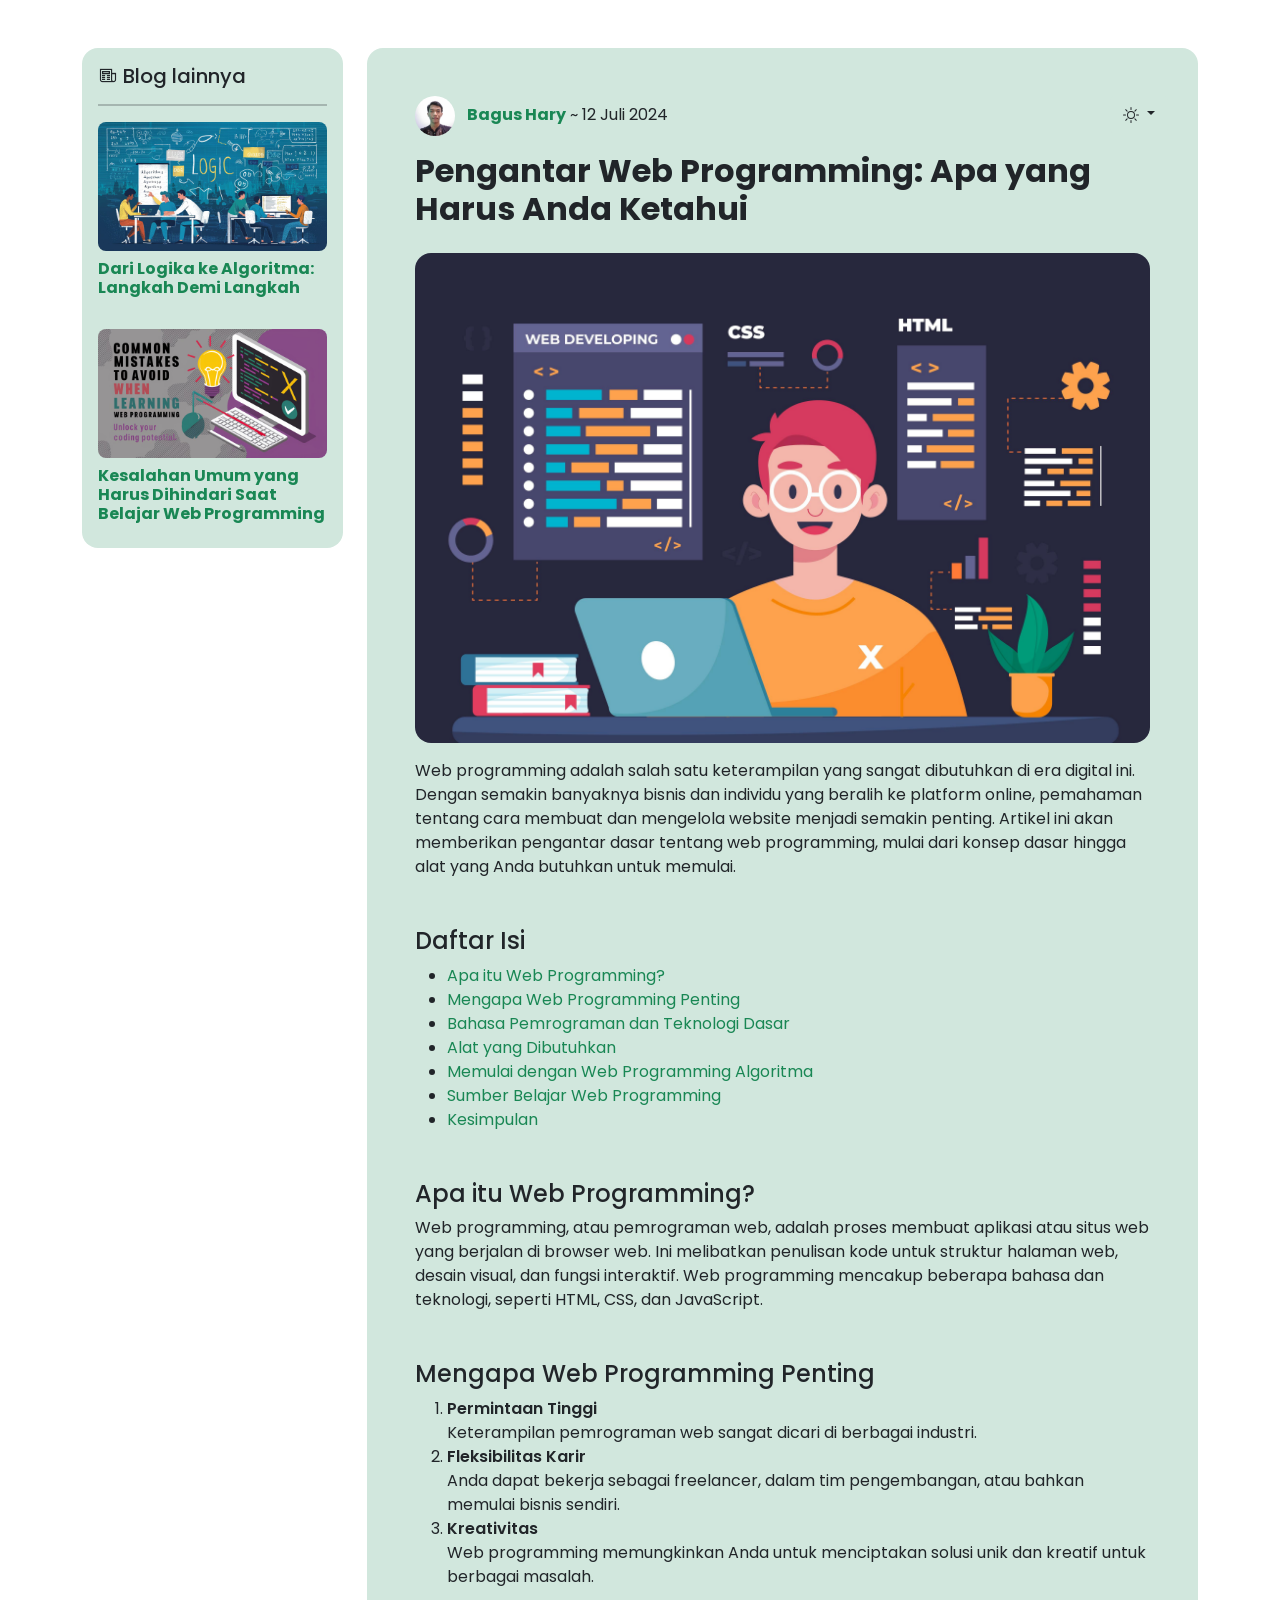
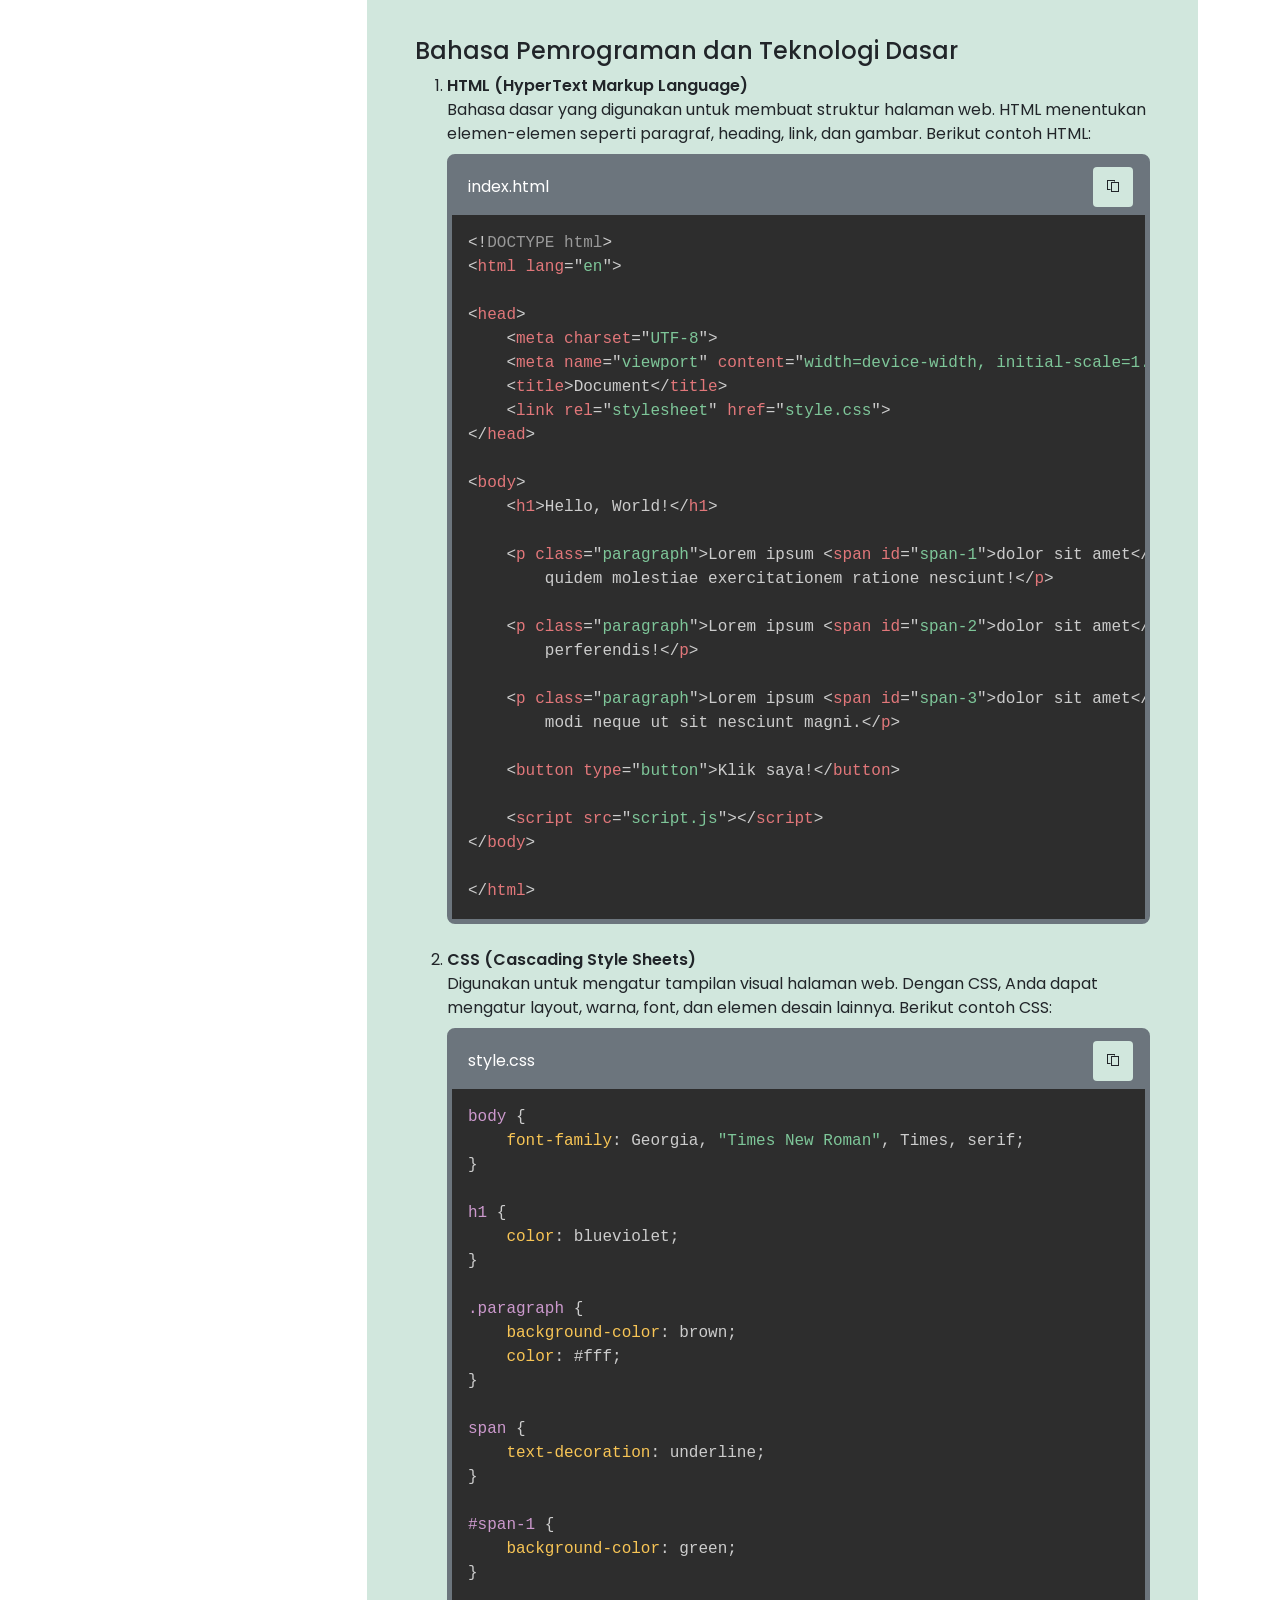
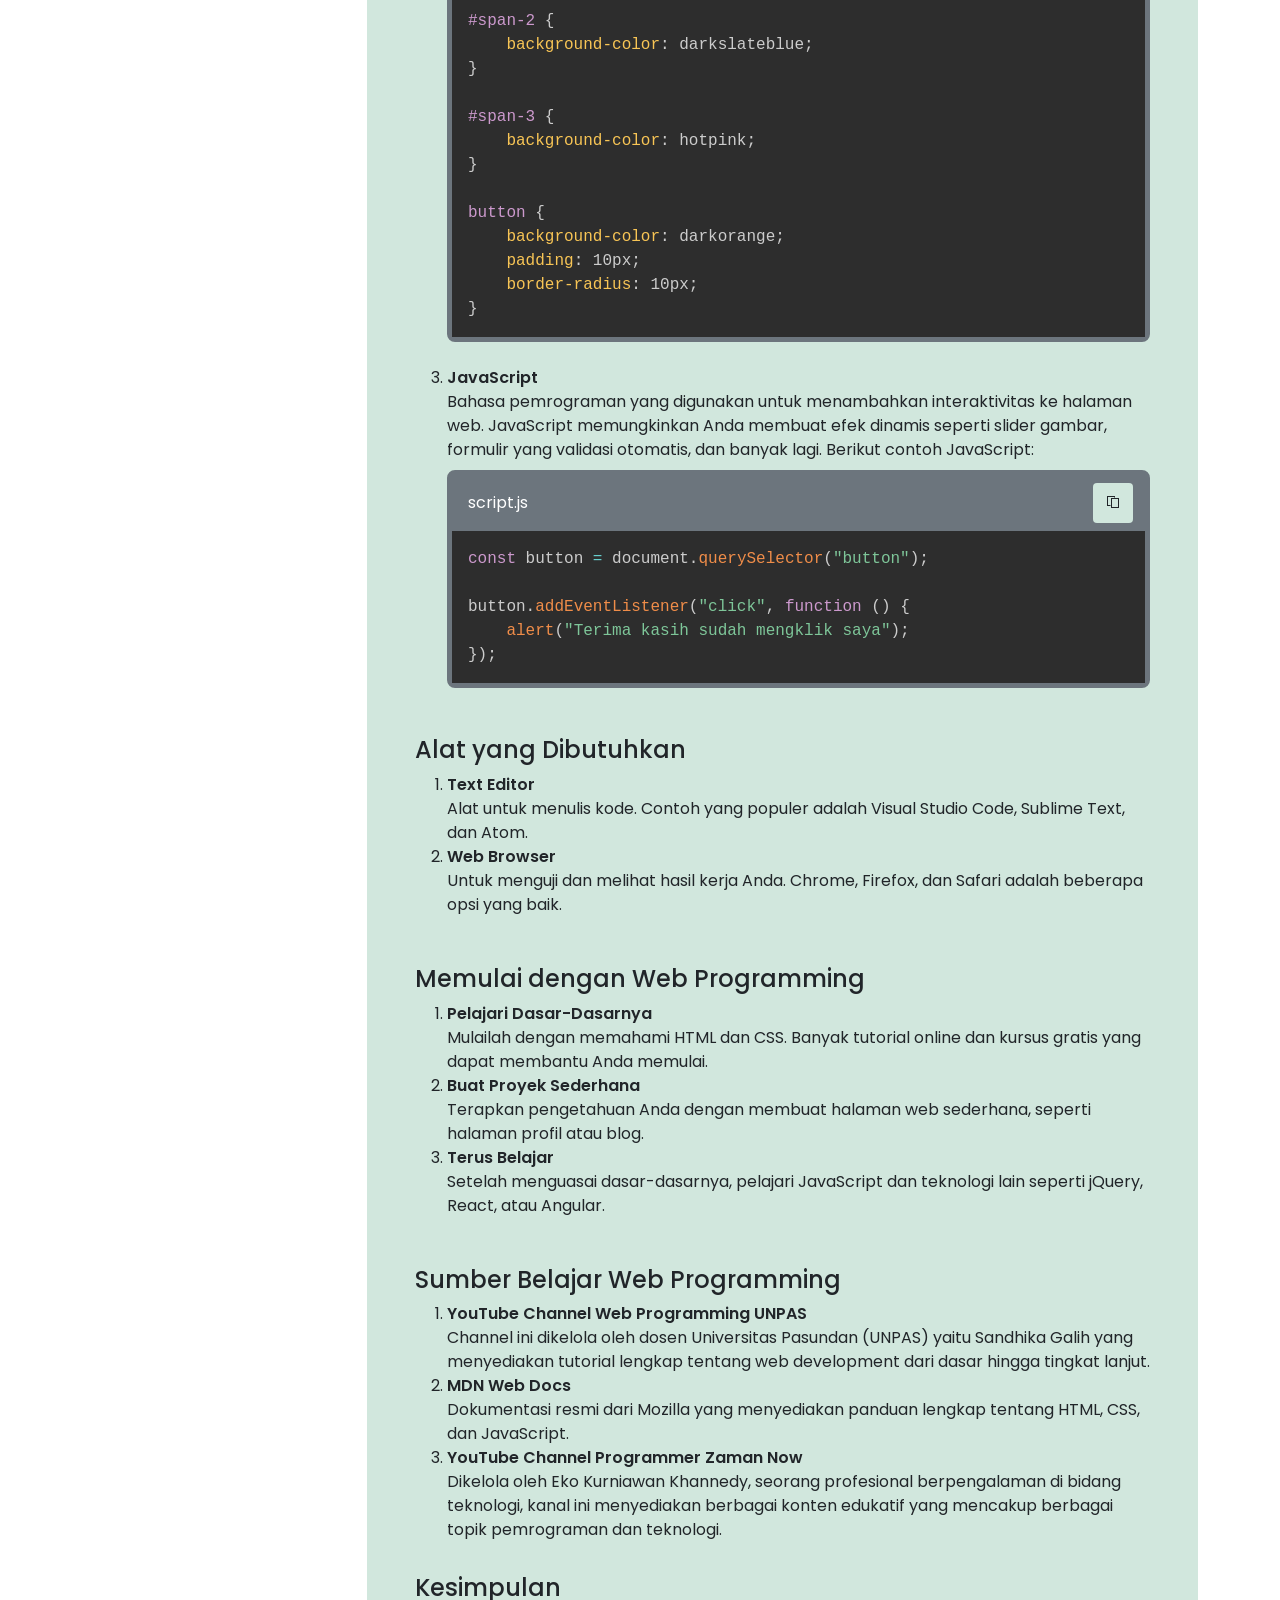
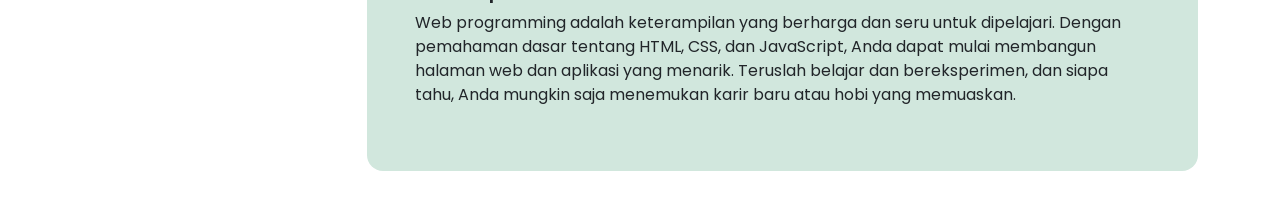
==== commit 0e3e9535: "created a blog with the title 'Kesalahan Umum yang Harus Dihindari Saat Belajar Web Programming'" ====
--- a/blog/introduction_web_programming.html
+++ b/blog/introduction_web_programming.html
@@ -4,6 +4,11 @@
 <head>
     <meta charset="UTF-8">
     <meta name="viewport" content="width=device-width, initial-scale=1.0">
+    <meta name="author" content="Bagus Hary">
+    <meta name="keywords" content="Web, Programming">
+    <meta name="description"
+        content="Web programming, atau pemrograman web, adalah proses membuat aplikasi atau situs web yang berjalan di browser web.">
+
     <title>Pengantar Web Programming: Apa yang Harus Anda Ketahui | Bagus Hary</title>
 
     <!-- css -->
@@ -42,7 +47,7 @@
 
             <!-- blog list -->
             <section class="col-lg-3 order-2 order-lg-1">
-                <div class="blog-list-wrapper rounded-4 p-4 p-lg-3">
+                <div class="blog-list-wrapper rounded-4 p-4 p-lg-3 position-sticky">
                     <h5 class="mb-3"><i class="las la-newspaper"></i> Blog lainnya</h5>
 
                     <hr class="border-2">
@@ -55,6 +60,17 @@
                                     class="full-width mb-3 mb-lg-2 rounded-3">
 
                                 <h6 class="link-custom">Dari Logika ke Algoritma: Langkah Demi Langkah</h6>
+                            </a>
+                        </div>
+
+                        <div class="col-md-6 col-lg-12">
+                            <a href="../blog/common_mistakes.html" class="mb-3">
+                                <img src="../assets/images/common_mistakes.jpeg"
+                                    alt="Dari Logika ke Algoritma: Langkah Demi Langkah"
+                                    class="full-width mb-3 mb-lg-2 rounded-3">
+
+                                <h6 class="link-custom">Kesalahan Umum yang Harus Dihindari Saat Belajar Web Programming
+                                </h6>
                             </a>
                         </div>
                     </div>
--- a/assets/css/blog.css
+++ b/assets/css/blog.css
@@ -41,6 +41,7 @@
 /* blog list */
 .blog-list-wrapper {
   background-color: var(--bs-success-bg-subtle);
+  top: 1.5rem;
 }
 
 /* dropdown */
